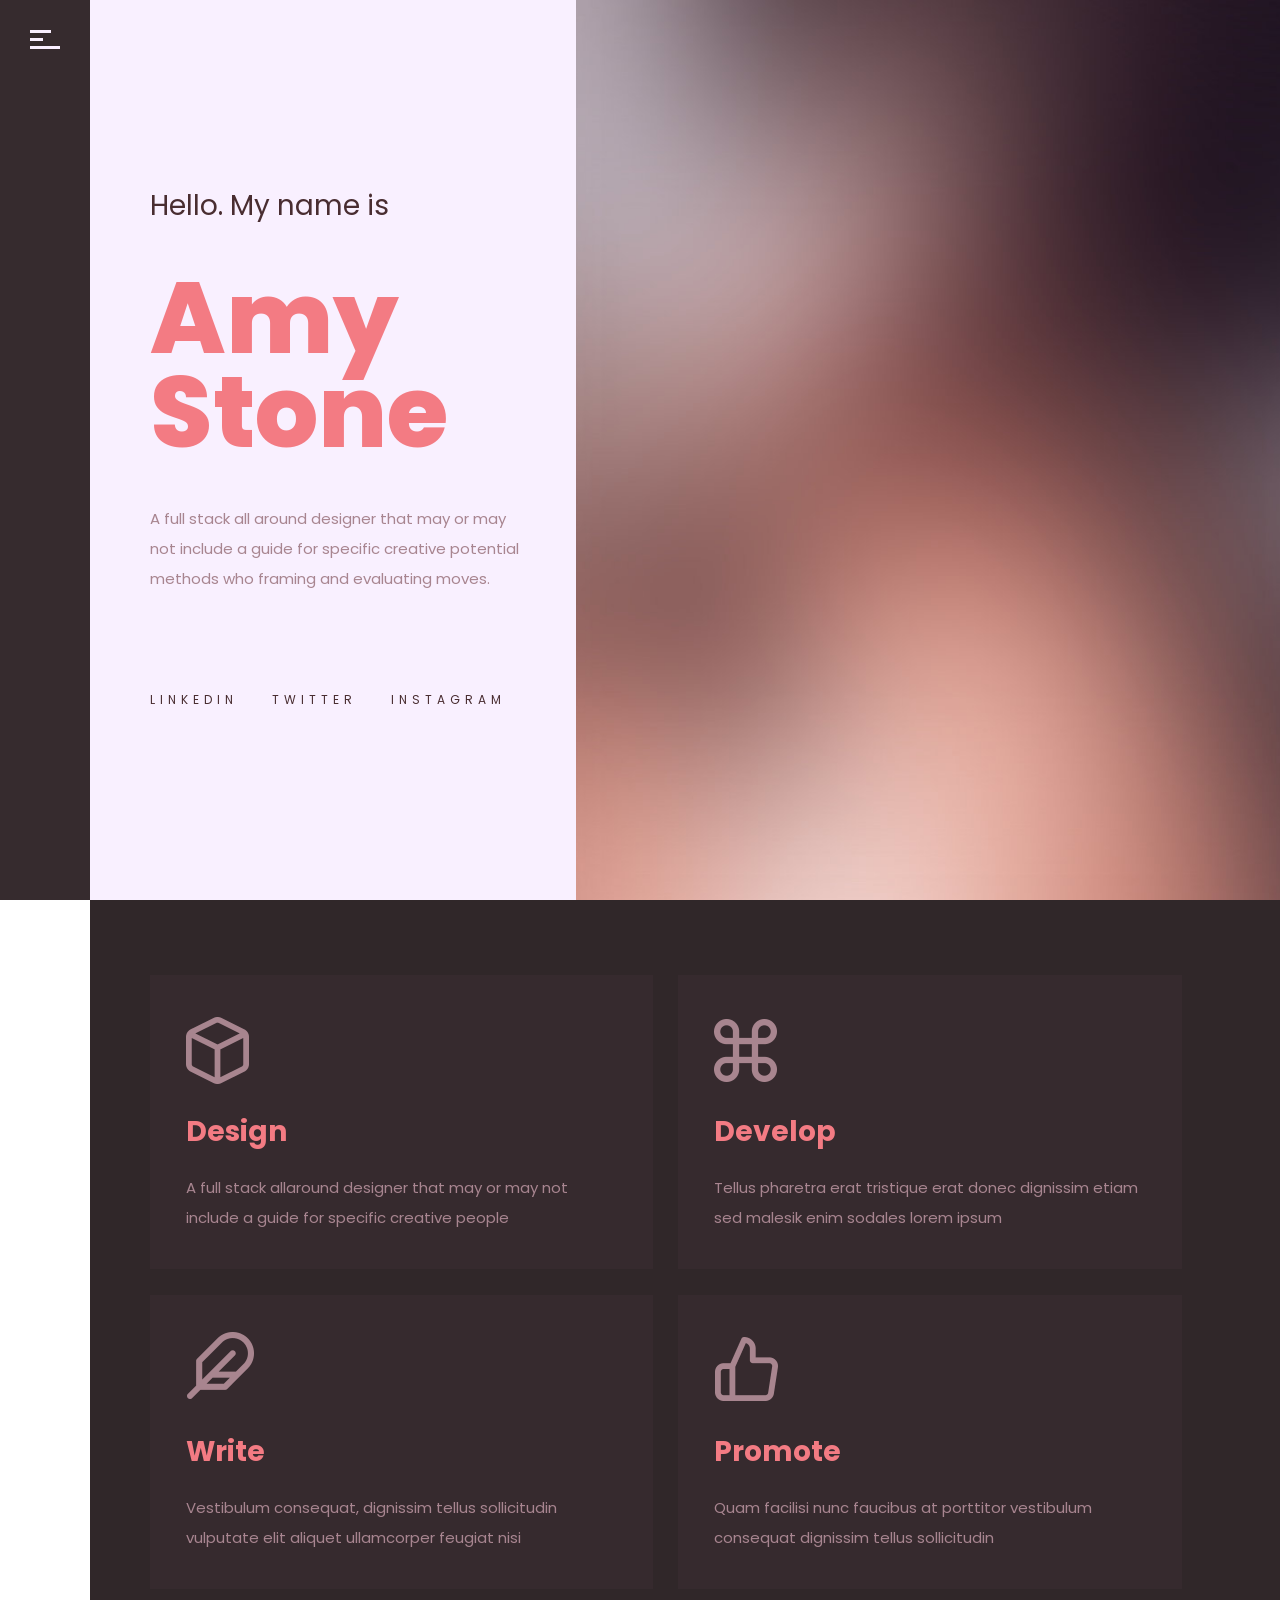
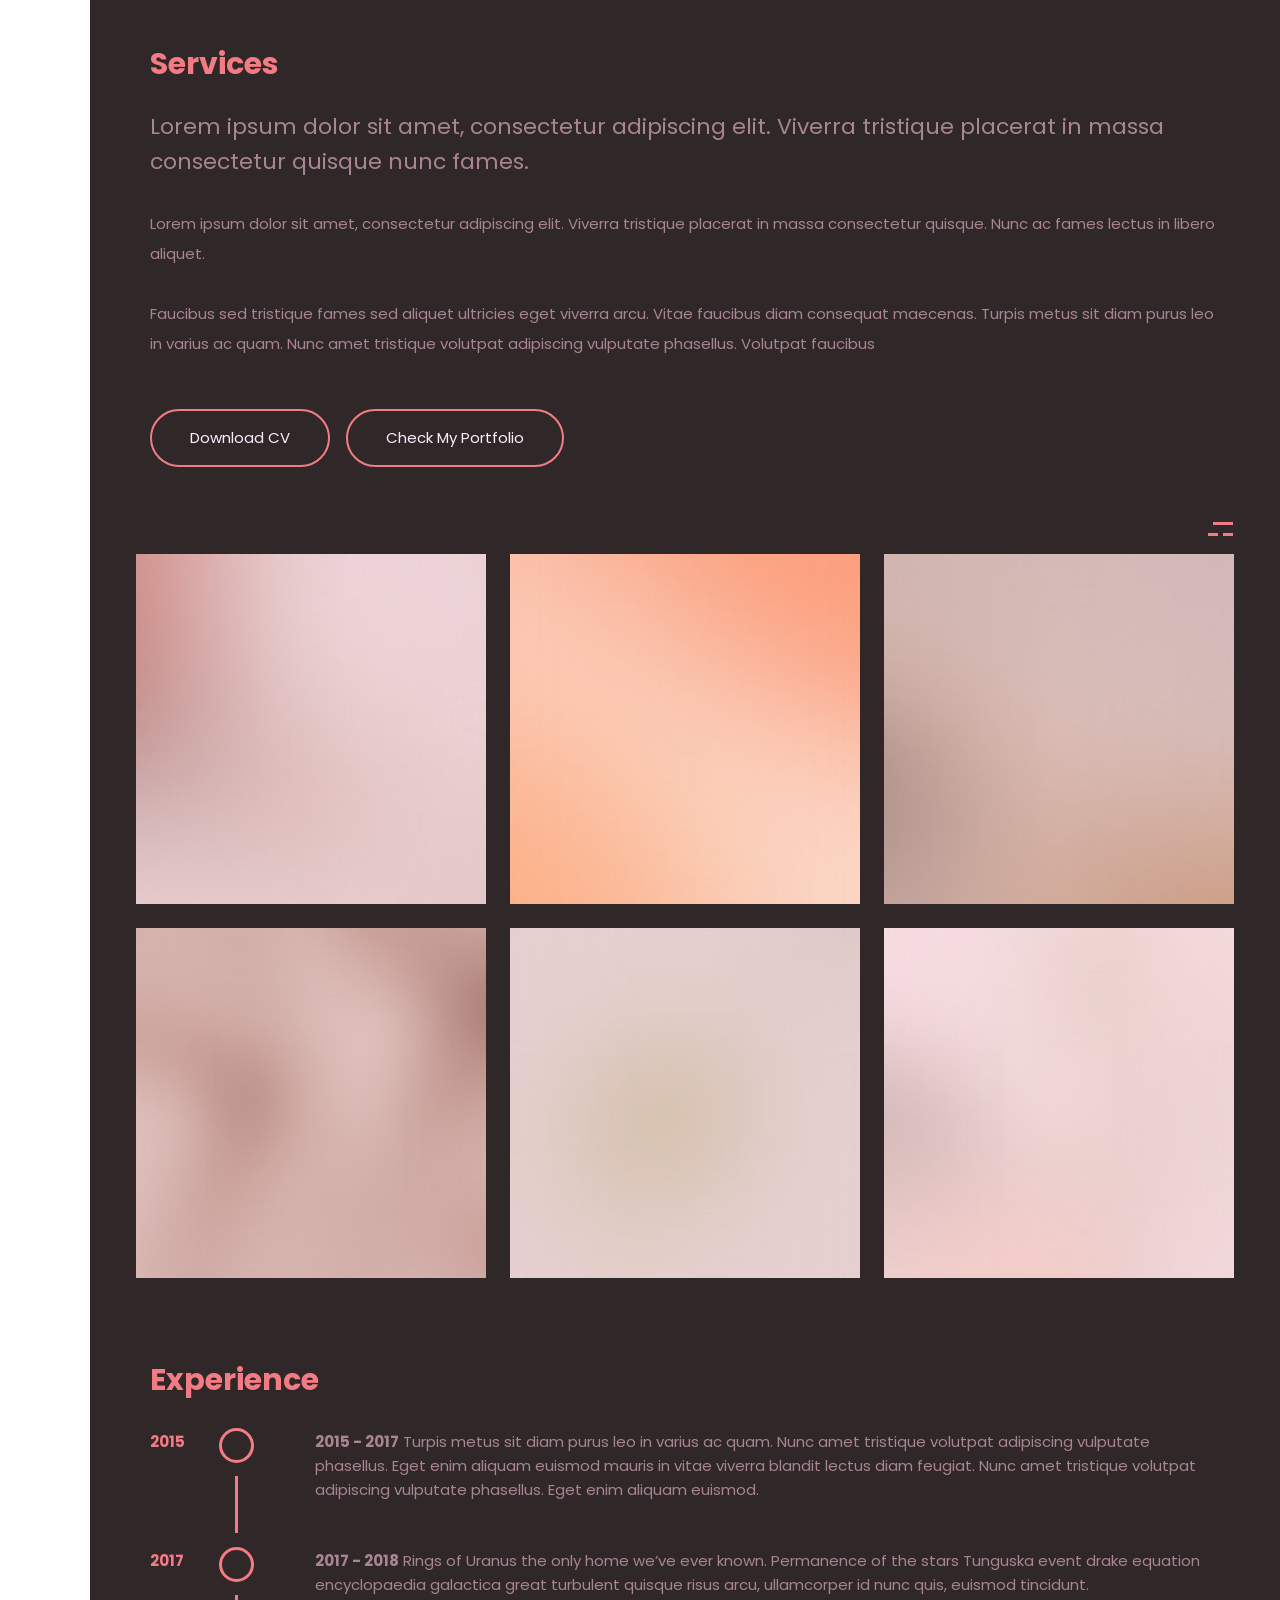
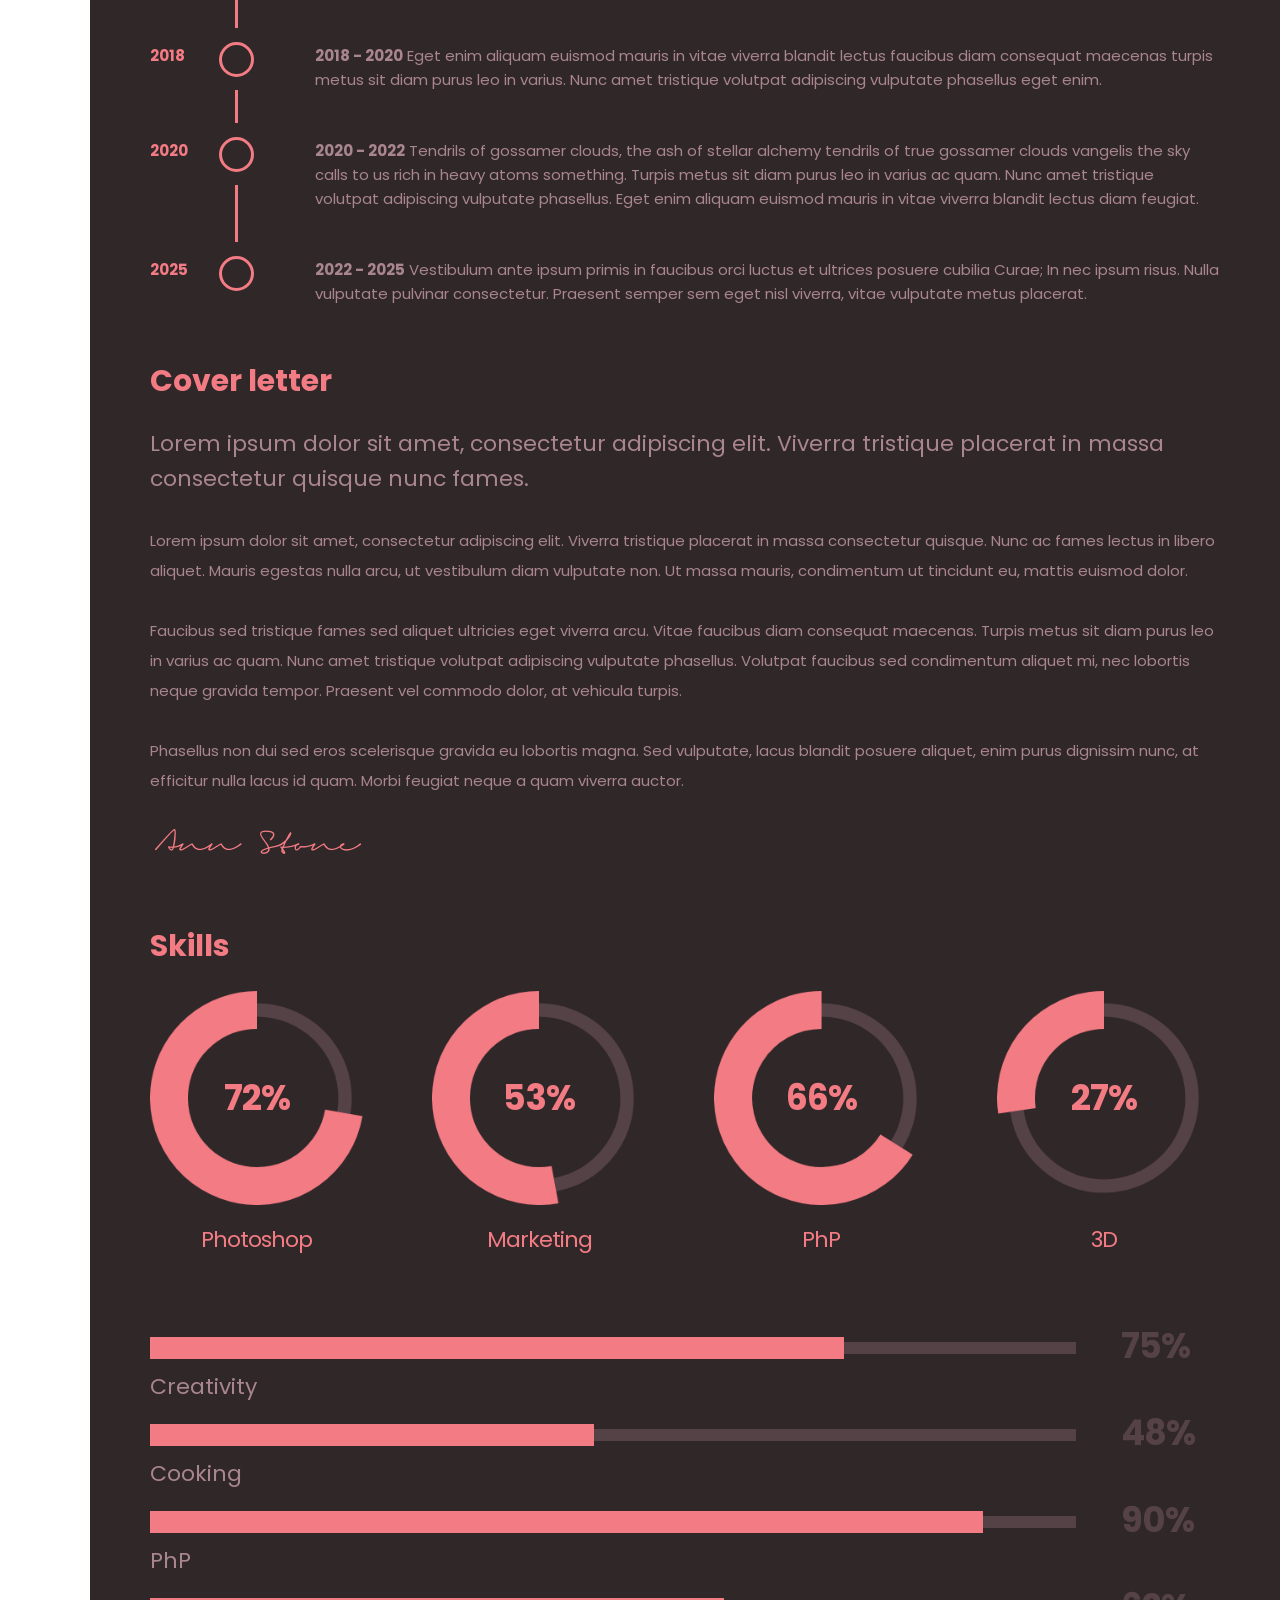
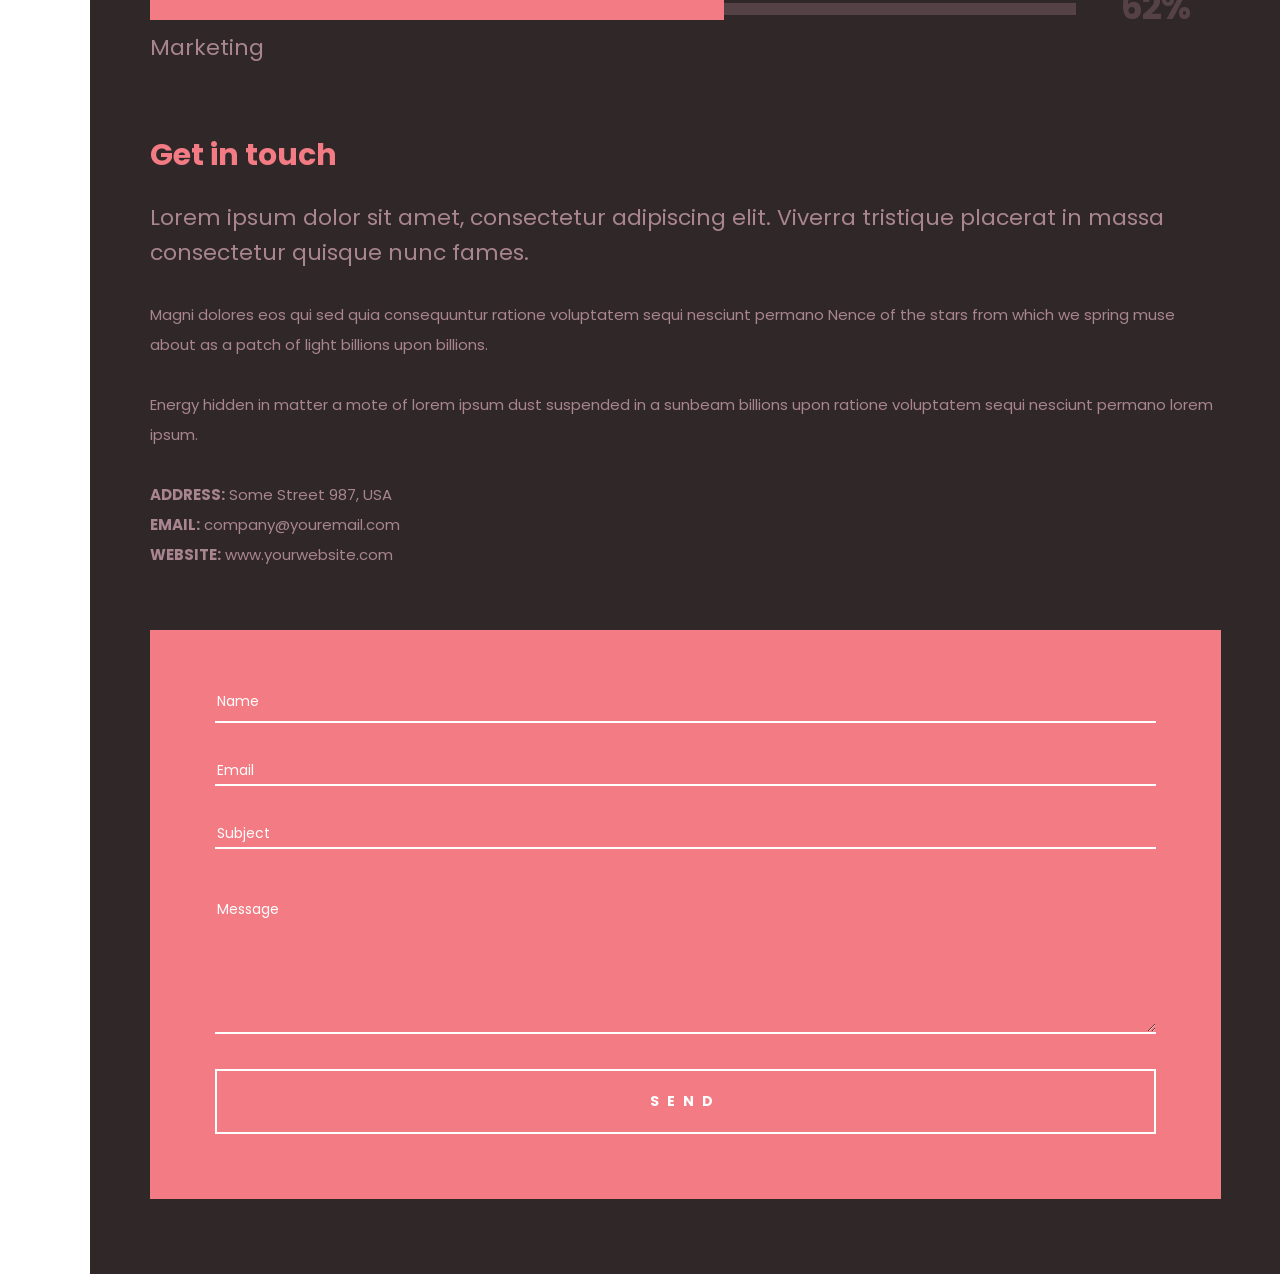
==== index.html @ 545c5e24 "Initial commit" ====
<!DOCTYPE HTML>
<html lang="en-US">
    <head>
        <title>Volos - One Page Resume HTML Template </title>
        <meta http-equiv="Content-Type" content="text/html; charset=UTF-8">
        <meta name="description" content="Template by CocoBasic" />
        <meta name="keywords" content="HTML, CSS, JavaScript, PHP" />
        <meta name="author" content="CocoBasic" />
        <meta name="viewport" content="width=device-width, initial-scale=1, shrink-to-fit=no">

        <link rel="shortcut icon" href="images/favicon.ico" />      
        <link href='https://fonts.googleapis.com/css?family=Poppins:400,700,800' rel='stylesheet' type='text/css'>	             
        <link rel="stylesheet" type="text/css"  href='style.css' />

        <!--[if lt IE 9]>
                <script src="js/html5.js"></script>            
                <script src="js/respond.min.js"></script>                   
        <![endif]-->                
    </head>

    <body>

        <!-- Preloader Gif -->
        <div class="doc-loader">
            <img src="images/preloader.gif" alt="Loading">
        </div>

        <div id="content" class="site-content">

            <div class="content-left">
                <div class="content-left-wrapper">                     
                    <header>
                        <div class="toggle-holder">
                            <div id="toggle">
                                <div class="menu-line"></div>
                            </div>
                        </div>  

                        <div class="top-pagination">
                            <div class="current-num">
                                <span>01</span>                                    
                            </div>
                            <div class="pagination-div"></div>
                            <div class="total-pages-num"></div>
                        </div>

                        <div class="menu-holder">
                            <div class="menu-wrapper relative">                                 
                                <nav id="header-main-menu">
                                    <ul class="main-menu sm sm-clean">
                                        <li><a href="#home">Home</a></li>
                                        <li><a href="#service">Service</a></li>
                                        <li><a href="#portfolio">Portfolio</a></li>                                  
                                        <li><a href="#resume">Resume</a></li>                                  
                                        <li><a href="#skills">Skills</a></li>                                  
                                        <li><a href="#contact">Contact</a></li>                                  
                                    </ul>
                                </nav>                            
                            </div>
                        </div>               

                        <div class="my-info-wrapper">
                            <div class="my-info">
                                <p class="my-info-title">NAME</p>
                                <p class="my-info-content">Amy Stone</p>
                            </div>

                            <div class="my-info">
                                <p class="my-info-title">ROLE</p>
                                <p class="my-info-content">Designer</p>
                            </div>

                            <div class="my-info">
                                <p class="my-info-title">EMAIL</p>
                                <p class="my-info-content">stone@example.com</p>
                            </div>

                            <div class="my-info">
                                <p class="my-info-title">PHONE</p>
                                <p class="my-info-content">(+987) 987 654 321</p>
                            </div>

                            <img class="my-info-signature" src="images/signature.png" alt="" />  
                        </div>   

                        <div class="big-num">                              
                            <div class="current-big-num">01</div>
                            <div class="icon-scroll"></div>  
                        </div>
                    </header>
                </div>        

            </div>

            <div class="content-right">  
                <div class="content-right-wrapper">
                    
                    <!-- Home Section -->  
                    <div id="home" class="section full-width-section">
                        <div class="section-wrapper block">
                            <div class="home-left-part">
                                <p class="site-des">Hello. My name is</p>
                                <h1 class="entry-title">Amy Stone</h1>                                
                                <p class="site-info">
                                    A full stack all around designer that may or may not include a guide for specific creative potential methods who framing and evaluating moves. 
                                </p>

                                <div class="social-links">
                                    <a href="#">LINKEDIN</a>
                                    <a href="#">TWITTER</a>
                                    <a href="#">INSTAGRAM</a>
                                </div>

                            </div>                            
                            <div class="home-right-part">                                
                            </div>                            
                        </div>
                    </div>

                    <!-- Service Section -->  
                    <div id="service" class="section">                        
                        <div class="section-wrapper block">
                            <div class="content-1300">
                                <div class="row">
                                    <div class="one-half width-55">
                                        <div class="services-wrapper">
                                            <div class="service-holder">
                                                <img src="images/service1.png" alt="" />
                                                <h4 class="service-title">Design</h4>
                                                <div class="service-text">
                                                    A full stack allaround designer that may or may not include a guide for specific creative people
                                                </div>                                        
                                            </div>                               

                                            <div class="service-holder m-right-0">
                                                <img src="images/service2.png" alt="" />
                                                <h4 class="service-title">Develop</h4>
                                                <div class="service-text">
                                                    Tellus pharetra erat tristique erat donec dignissim etiam sed malesik enim sodales lorem ipsum
                                                </div>                                        
                                            </div>                                

                                            <div class="service-holder m-bottom-0">
                                                <img src="images/service3.png" alt="" />
                                                <h4 class="service-title">Write</h4>
                                                <div class="service-text">
                                                    Vestibulum consequat, dignissim tellus sollicitudin vulputate elit aliquet ullamcorper feugiat nisi
                                                </div>                                        
                                            </div>

                                            <div class="service-holder m-right-0 m-bottom-0">
                                                <img src="images/service4.png" alt="" />
                                                <h4 class="service-title">Promote</h4>
                                                <div class="service-text">
                                                    Quam facilisi nunc faucibus at porttitor vestibulum consequat dignissim tellus sollicitudin
                                                </div>                                        
                                            </div>
                                        </div>
                                    </div>

                                    <div class="one-half width-40 last">                                
                                        <h2 class="entry-title section-title">Services</h2>
                                        <p class="section-info">
                                            Lorem ipsum dolor sit amet, consectetur adipiscing elit. Viverra tristique placerat in massa consectetur quisque nunc fames.
                                        </p>
                                        <p>
                                            Lorem ipsum dolor sit amet, consectetur adipiscing elit. Viverra tristique placerat in massa consectetur quisque. Nunc ac fames lectus in libero aliquet. 
                                        </p>
                                        <p>
                                            Faucibus sed tristique fames sed aliquet ultricies eget viverra arcu. Vitae faucibus diam consequat maecenas. Turpis metus sit diam purus leo in varius ac quam. Nunc amet tristique volutpat adipiscing vulputate phasellus. Volutpat faucibus 
                                        </p>

                                        <div class="button-group-wrapper">
                                            <a class="button">Download CV</a> 
                                            <a href="#portfolio" class="button">Check My Portfolio</a>                                                                   
                                        </div>
                                    </div>                                                                    
                                </div>
                            </div>
                        </div>
                    </div>

                    <!-- Portfolio Section -->  
                    <div id="portfolio" class="section">                        
                        <div class="section-wrapper block">
                            <div class="content-1300">
                                <div id="portfolio-wrapper" class="relative">
                                    <div class="category-filter">
                                        <div class="category-filter-icon"></div>                       
                                    </div>
                                    <div class="category-filter-list button-group filters-button-group">
                                        <div class="button is-checked" data-filter="*">All</div>
                                        <div class="button" data-filter=".text">Text</div>
                                        <div class="button" data-filter=".video">Video</div>
                                        <div class="button" data-filter=".image">Image</div>                                        
                                    </div>
                                    <div class="portfolio-load-content-holder"></div>
                                    <div class="grid" id="portfolio-grid">                                                            
                                        <div class="grid-sizer"></div>

                                        <div id="p-item-1" class="grid-item element-item p-one-third text">
                                            <a class="item-link ajax-portfolio" href="portfolio-1.html" data-id="1">
                                                <img src="images/portfolio1.jpg" alt="" />
                                                <div class="portfolio-text-holder">
                                                    <div class="portfolio-text-wrapper">
                                                        <p class="portfolio-text">Home</p>
                                                        <p class="portfolio-cat">Text</p>
                                                    </div>
                                                </div>
                                            </a>
                                        </div>

                                        <div id="p-item-2" class="grid-item element-item p-one-third text">
                                            <a class="item-link ajax-portfolio" href="portfolio-2.html" data-id="2">
                                                <img src="images/portfolio2.jpg" alt="" />
                                                <div class="portfolio-text-holder">
                                                    <div class="portfolio-text-wrapper">
                                                        <p class="portfolio-text">Stairways</p>
                                                        <p class="portfolio-cat">Text</p>
                                                    </div>
                                                </div>
                                            </a>
                                        </div>

                                        <div id="p-item-3" class="grid-item element-item p-one-third text">
                                            <a class="item-link ajax-portfolio" href="portfolio-3.html" data-id="3">
                                                <img src="images/portfolio3.jpg" alt="" />
                                                <div class="portfolio-text-holder">
                                                    <div class="portfolio-text-wrapper">
                                                        <p class="portfolio-text">Sneakers</p>
                                                        <p class="portfolio-cat">Text</p>
                                                    </div>
                                                </div>
                                            </a>
                                        </div>

                                        <div class="grid-item element-item p-one-third video">
                                            <a class="item-link" href="https://vimeo.com/199192931" data-rel="prettyPhoto[portfolio]">
                                                <img src="images/portfolio4.jpg" alt="" />
                                                <div class="portfolio-text-holder">
                                                    <div class="portfolio-text-wrapper">
                                                        <p class="portfolio-text">Design</p>
                                                        <p class="portfolio-cat">Video</p>
                                                    </div>
                                                </div>
                                            </a>
                                        </div>

                                        <div class="grid-item element-item p-one-third image">
                                            <a class="item-link" href="images/item_03.jpg" data-rel="prettyPhoto[portfolio]">
                                                <img src="images/portfolio5.jpg" alt="" />
                                                <div class="portfolio-text-holder">
                                                    <div class="portfolio-text-wrapper">
                                                        <p class="portfolio-text">Leaf</p>
                                                        <p class="portfolio-cat">Image</p>
                                                    </div>
                                                </div>
                                            </a>
                                        </div>

                                        <div class="grid-item element-item p-one-third image">
                                            <a class="item-link" href="images/item_02.jpg" data-rel="prettyPhoto[portfolio]">
                                                <img src="images/portfolio6.jpg" alt="" />
                                                <div class="portfolio-text-holder">
                                                    <div class="portfolio-text-wrapper">
                                                        <p class="portfolio-text">Bottle</p>
                                                        <p class="portfolio-cat">Image</p>
                                                    </div>
                                                </div>
                                            </a>
                                        </div>

                                    </div>                
                                </div>   
                            </div>
                        </div>
                    </div>

                    <!-- Resume Section -->  
                    <div id="resume" class="section">                        
                        <div class="section-wrapper block">
                            <div class="content-1300">  
                                <div class="row">
                                    <div class="one-half width-55">
                                        <h2 class="entry-title section-title">Experience</h2>

                                        <ul class="timeline-holder">                                        
                                            <li class="timeline-event">
                                                <span class="timeline-circle"></span>
                                                <div class="timeline-event-content">
                                                    <b>2015 - 2017</b> Turpis metus sit diam purus leo in varius ac quam. Nunc amet tristique volutpat adipiscing vulputate phasellus. Eget enim aliquam euismod mauris in vitae viverra blandit lectus diam feugiat. Nunc amet tristique volutpat adipiscing vulputate phasellus. Eget enim aliquam euismod.
                                                </div>
                                                <div class="timeline-event-date">2015</div>
                                            </li>

                                            <li class="timeline-event">
                                                <span class="timeline-circle"></span>
                                                <div class="timeline-event-content">                                    
                                                    <b>2017 - 2018</b> Rings of Uranus the only home we’ve ever known. Permanence of the stars Tunguska event drake equation encyclopaedia galactica great turbulent quisque risus arcu, ullamcorper id nunc quis, euismod tincidunt.
                                                </div>
                                                <div class="timeline-event-date">2017</div>
                                            </li>

                                            <li class="timeline-event">
                                                <span class="timeline-circle"></span>
                                                <div class="timeline-event-content">
                                                    <b>2018 - 2020</b> Eget enim aliquam euismod mauris in vitae viverra blandit lectus faucibus diam consequat maecenas turpis metus sit diam purus leo in varius. Nunc amet tristique volutpat adipiscing vulputate phasellus eget enim.
                                                </div>
                                                <div class="timeline-event-date">2018</div>
                                            </li>

                                            <li class="timeline-event">
                                                <span class="timeline-circle"></span>
                                                <div class="timeline-event-content">
                                                    <b>2020 - 2022</b> Tendrils of gossamer clouds, the ash of stellar alchemy tendrils of true gossamer clouds vangelis the sky calls to us rich in heavy atoms something. Turpis metus sit diam purus leo in varius ac quam. Nunc amet tristique volutpat adipiscing vulputate phasellus. Eget enim aliquam euismod mauris in vitae viverra blandit lectus diam feugiat.
                                                </div>
                                                <div class="timeline-event-date">2020</div>
                                            </li>                                           

                                            <li class="timeline-event">
                                                <span class="timeline-circle"></span>
                                                <div class="timeline-event-content">
                                                    <b>2022 - 2025</b> Vestibulum ante ipsum primis in faucibus orci luctus et ultrices posuere cubilia Curae; In nec ipsum risus. Nulla vulputate pulvinar consectetur. Praesent semper sem eget nisl viverra, vitae vulputate metus placerat. 
                                                </div>
                                                <div class="timeline-event-date">2025</div>
                                            </li>                                           
                                        </ul>
                                    </div>

                                    <div class="one-half width-40 last">
                                        <h2 class="entry-title section-title">Cover letter</h2>
                                        <p class="section-info">
                                            Lorem ipsum dolor sit amet, consectetur adipiscing elit. Viverra tristique placerat in massa consectetur quisque nunc fames.
                                        </p>
                                        <p>
                                            Lorem ipsum dolor sit amet, consectetur adipiscing elit. Viverra tristique placerat in massa consectetur quisque. Nunc ac fames lectus in libero aliquet.  Mauris egestas nulla arcu, ut vestibulum diam vulputate non. Ut massa mauris, condimentum ut tincidunt eu, mattis euismod dolor.
                                        </p>
                                        <p>
                                            Faucibus sed tristique fames sed aliquet ultricies eget viverra arcu. Vitae faucibus diam consequat maecenas. Turpis metus sit diam purus leo in varius ac quam. Nunc amet tristique volutpat adipiscing vulputate phasellus. Volutpat faucibus sed condimentum aliquet mi, nec lobortis neque gravida tempor. Praesent vel commodo dolor, at vehicula turpis.
                                        </p>

                                        <p>
                                            Phasellus non dui sed eros scelerisque gravida eu lobortis magna. Sed vulputate, lacus blandit posuere aliquet, enim purus dignissim nunc, at efficitur nulla lacus id quam. Morbi feugiat neque a quam viverra auctor. 
                                        </p>                                        

                                        <img class="my-signature" src="images/signature2.png" alt="">                                        
                                    </div>
                                </div>
                            </div>
                        </div>
                    </div>

                    <!-- Skills Section -->  
                    <div id="skills" class="section">                        
                        <div class="section-wrapper block">
                            <div class="content-1300"> 
                                <div class="row m-bottom-60">
                                    <h2 class="entry-title section-title">Skills</h2>

                                    <div class="skill-circle-holder">
                                        <div class="skill-circle">
                                            <div class="skill-circle-wrapper relative" data-value="0.82" data-color="#f37b83" data-empty-color="#554247">
                                                <span class="skill-circle-num"></span>                                            
                                            </div>
                                            <p class="skill-circle-text">Photoshop</p>
                                        </div>

                                        <div class="skill-circle">
                                            <div class="skill-circle-wrapper relative" data-value="0.6" data-color="#f37b83" data-empty-color="#554247">
                                                <span class="skill-circle-num"></span>                                            
                                            </div>
                                            <p class="skill-circle-text">Marketing</p>
                                        </div>                                

                                        <div class="skill-circle">
                                            <div class="skill-circle-wrapper relative" data-value="0.75" data-color="#f37b83" data-empty-color="#554247">
                                                <span class="skill-circle-num"></span>                                            
                                            </div>
                                            <p class="skill-circle-text">PhP</p>
                                        </div>

                                        <div class="skill-circle">
                                            <div class="skill-circle-wrapper relative" data-value="0.31" data-color="#f37b83" data-empty-color="#554247">
                                                <span class="skill-circle-num"></span>                                            
                                            </div>
                                            <p class="skill-circle-text">3D</p>
                                        </div>
                                    </div>                                    
                                </div>


                                <div class="row">
                                    <div class="one-half">                                    
                                        <div class="skills-holder">
                                            <div class="skill-holder">                                        
                                                <div class="skill-text">                                            
                                                    <div class="skill">
                                                        <div class="skill-fill" data-fill="75%"></div>                                                    
                                                    </div>              
                                                    <span>Creativity</span>
                                                </div>                
                                                <div class="skill-percent">75%</div>
                                            </div>

                                            <div class="skill-holder">                                        
                                                <div class="skill-text">                                            
                                                    <div class="skill">
                                                        <div class="skill-fill" data-fill="48%"></div>                                                   
                                                    </div>              
                                                    <span>Cooking</span>
                                                </div>                                            
                                                <div class="skill-percent">48%</div>
                                            </div>
                                        </div>
                                    </div>

                                    <div class="one-half last">
                                        <div class="skills-holder sec-skills-holder">
                                            <div class="skill-holder">                                        
                                                <div class="skill-text">                                            
                                                    <div class="skill">
                                                        <div class="skill-fill" data-fill="90%"></div>                                                   
                                                    </div>                                                
                                                    <span>PhP</span>
                                                </div>                
                                                <div class="skill-percent">90%</div>
                                            </div>

                                            <div class="skill-holder">                                        
                                                <div class="skill-text">                                            
                                                    <div class="skill">
                                                        <div class="skill-fill" data-fill="62%"></div>                                                   
                                                    </div>              
                                                    <span>Marketing</span>
                                                </div>                
                                                <div class="skill-percent">62%</div>
                                            </div>                                    
                                        </div>
                                    </div>                                    
                                </div>                                
                            </div>                            
                        </div>
                    </div>          
                    
                    <!-- Contact Section -->  
                    <div id="contact" class="section">                        
                        <div class="section-wrapper block">
                            <div class="content-1300">   
                                <div class="row">
                                    <h2 class="entry-title section-title">Get in touch</h2>
                                    <div class="one-half width-40">

                                        <p class="section-info">
                                            Lorem ipsum dolor sit amet, consectetur adipiscing elit. Viverra tristique placerat in massa consectetur quisque nunc fames.
                                        </p>
                                        <p>
                                            Magni dolores eos qui sed quia consequuntur ratione voluptatem sequi nesciunt permano Nence of the stars from which we spring muse about as a patch of light billions upon billions.                                        
                                        </p>                                    
                                        <p>
                                            Energy hidden in matter a mote of lorem ipsum dust suspended in a sunbeam billions upon ratione voluptatem sequi nesciunt permano lorem ipsum.                                                                  
                                        </p>
                                        <p>
                                            <b>ADDRESS:</b> Some Street 987, USA <br>
                                            <b>EMAIL:</b> company@youremail.com <br>
                                            <b>WEBSITE:</b> www.yourwebsite.com <br>
                                        </p>
                                    </div>

                                    <div class="one-half width-55 last">
                                        <div class="contact-form">
                                            <p>
                                                <input id="name" type="text" name="your-name" placeholder="Name">
                                            </p>
                                            <p>
                                                <input id="contact-email" type="email" name="your-email" placeholder="Email">
                                            </p>                                    
                                            <p>
                                                <input id="subject" type="text" name="your-subject" placeholder="Subject">
                                            </p>
                                            <p>
                                                <textarea id="message" name="your-message" placeholder="Message"></textarea>
                                            </p>
                                            <p class="contact-submit-holder">
                                                <input type="submit" value="SEND">
                                            </p>                                
                                        </div> 
                                    </div> 
                                </div>
                            </div>
                        </div>
                    </div>

                </div>
            </div>            
        </div>        

        <!--Load JavaScript-->
        <script src="js/jquery.js"></script>			                                                               
        <script src='js/imagesloaded.pkgd.js'></script>                
        <script src='js/jquery.prettyPhoto.js'></script>                
        <script src='js/isotope.pkgd.js'></script>                
        <script src='js/jquery.smartmenus.min.js'></script>                           
        <script src='js/owl.carousel.min.js'></script>                                                            
        <script src='js/circle-progress.min.js'></script>                                                            
        <script src='js/main.js'></script>
    </body>
</html>
---- style.css ----
/*------------------------------------------------------------------

[Table of contents]
1. 3rd Part CSS Libraries
2. Global CSS
3. Left Part Content (Sidebar) CSS
    3.1. Menu CSS
4. Right Part Content CSS
5. Home Section CSS
6. Service Section CSS
7. Portfolio Section CSS
    7.1 Pretty Photo CSS
    7.2 Single Portfolio CSS
    7.3 Image Slider CSS
8. Resume Section CSS
9. Skills Section CSS
10. Contact Section CSS
11. Responsive CSS

-------------------------------------------------------------------*/


/* ===================================
    1. 3rd Part CSS Libraries
====================================== */

@import url("css/clear.css");
@import url("css/sm-clean.css");
@import url("css/owl.carousel.min.css");
@import url("css/owl.theme.default.min.css");
@import url("css/prettyPhoto.css");
@import url("css/common.css");


/* ===================================
    2. Global CSS
====================================== */

*, 
::after, 
::before {
    box-sizing: border-box;
}

body {
    font-family: 'Poppins', sans-serif;
    font-size: 15px;    
    line-height: 30px;
    font-weight: 400;       
    color: #a88590;
    background-color: #fff;
    overflow-x: hidden;
}

body a {
    text-decoration: none;
    color: #000000;    
    transition: color .3s linear;
}

body a:hover {
    color: #acacac;
}

body img {
    max-width: 100%;
    max-height: 100%;
    width: auto;
    height: auto;
    display: block;
}

.doc-loader {
    position: fixed;
    left: 0px;
    top: 0px;
    width: 100%;
    height: 100%;
    z-index: 99999;
    background-color: #362B2E;
}

.doc-loader img {
    width: 50px;
    height: 50px;
    position: absolute;
    top: 50%;    
    left: 50%;
    transform: translate(-50%, -50%);
}

p {
    margin-bottom: 30px;
}

.content-1300 {
    max-width: 1300px;
}

.section-info {
    font-size: 22px;
    line-height: 35px;
}

a.button {
    display: inline-block;
    color: #faefff;
    border: 2px solid #f37b83;
    text-align: center;
    padding: 12px 38px;
    cursor: pointer;
    vertical-align: middle;
    text-decoration: none;
    border-radius: 50px;
    transition: all .2s linear;
}

a.button:active {
    position: relative;
    top: 1px;   
}

a.button:hover {
    color: white;
    background-color: #f37b83;
}


/* ===================================
    3. Left Part Content (Sidebar) CSS
====================================== */

.content-left {
    position: fixed;
    width: 380px;
    background-color: #362B2E;
    height: 100vh;
    z-index: 1;
}

.content-left::-webkit-scrollbar-track {
    -webkit-box-shadow: inset 0 0 6px rgba(0,0,0,0.3);
    background-color: #554247;
}

.content-left::-webkit-scrollbar {
    width: 7px;
    background-color: #554247;
}

.content-left::-webkit-scrollbar-thumb {
    background-color: #f37b83;
}

.content-left-wrapper {
    padding-left: 75px;
    position: relative;
}

.toggle-holder {
    position: fixed;
    top: 30px;
    left: 30px;
    z-index: 3;
}

#toggle {
    height: 23px;
    width: 30px;
    position: relative;
}

#toggle:hover {
    cursor: pointer;
}

#toggle:before,
#toggle:after {
    content: '';
    height: 3px;
    width: 30px;
    position: absolute;
    -webkit-transform-origin: 50% 50%;
    transform-origin: 50% 50%;
    -webkit-transition: -webkit-transform 0.25s;
    -webkit-transition: all 0.25s;
    transition: all 0.25s;
    top: 8px;
    background-color: #faefff;
}

#toggle:before {
    -webkit-transform: translate3d(0, -8px, 0);
    transform: translate3d(0, -8px, 0px);
    width: 21px;
    margin-left: 0;
}

#toggle:hover:before {
    margin-left: 9px;

}

#toggle.on:before {
    -webkit-transform: rotate3d(0, 0, 1, 45deg) translate3d(0, 0, 0);
    transform: rotate3d(0, 0, 1, 45deg) translate3d(0, 0, 0);   
    background-color: #fff;
    margin-left: 0;
    width: 26px;
}

#toggle.on:after {
    -webkit-transform: rotate3d(0, 0, 1, -45deg);
    transform: rotate3d(0, 0, 1, -45deg);
    background-color: #fff;
    width: 26px;
}

#toggle:after {
    -webkit-transform: translate3d(0, 8px, 0);
    transform: translate3d(0, 8px, 0);
}

#toggle .menu-line {
    width: 13px;
    height: 3px;
    position: absolute;
    -webkit-transition: all 0.25s;
    transition: all 0.25s;
    margin-left: 0;
    top: 8px;
    background-color: #faefff;
}

#toggle:hover .menu-line {
    margin-left: 17px;
}

#toggle.on .menu-line {
    opacity: 0;
}

.top-pagination {
    position: relative;
    z-index: 2;
    padding-top: 150px;
}

.top-pagination > div {
    display: inline-block;
    font-weight: 700;
    vertical-align: top; 
}

.current-num {
    width: 25px;
    position: relative;
    height: 30px;
    color: #c6646b;
}

.current-num span {
    position: absolute;    
    left: 0;    
}

.total-pages-num {
    color: #faefff;
}

.pagination-div {
    position: relative;
    width: 100px;
    height: 30px;
    margin-right: 8px;
}

.pagination-div:after {
    content: "";
    display: block;
    position: absolute;
    height: 3px;
    width: 100%;
    background-color: #faefff;
    top: 12px;
}

.my-info-wrapper {
    padding-top: 110px;
}

.my-info {
    margin-bottom: 30px;
}

.my-info > p {
    margin-bottom: 0;
}

.my-info-title {
    font-size: 12px;
    line-height: 100%;
    color: #f37b83;
    letter-spacing: 5px;
}

.my-info-content {
    color: #faefff;
}

img.my-info-signature {
    width: 215px;
    padding-top: 35px;
    padding-bottom: 30px;
}

.big-num {
    position: fixed;
    width: 380px;
    left: 0;
    bottom: 30px;
    padding-left: 75px;
    z-index: 1;
}

.current-big-num {
    font-size: 160px;
    -webkit-text-stroke: 3px #c6646b;
    color: transparent;
    font-weight: 800;
    line-height: 100%;
    letter-spacing: -4px;
    position: relative;
    margin-top: 20px;
    z-index: 2;
}

.icon-scroll,
.icon-scroll:before {
    position: absolute;
    right: -18px;
}

.icon-scroll {
    width: 38px;
    height: 60px;
    margin-left: -20px;
    bottom: 25px;
    margin-top: -35px;
    box-shadow: inset 0 0 0 3px #c6646b;
    border-radius: 25px;
    transition: right .5s;
}

.icon-scroll:before {
    content: '';
    width: 8px;
    height: 8px;
    background: #c6646b;
    margin-left: -4px;
    top: 8px;
    border-radius: 4px;
    -webkit-animation-duration: 1.5s;
    animation-duration: 1.5s;
    -webkit-animation-iteration-count: infinite;
    animation-iteration-count: infinite;
    -webkit-animation-name: scroll;
    animation-name: scroll;
    left: 50%;
}

.icon-scroll:after {
    content: "";
    position: absolute;
    z-index: -1;
    background-color: #362b2e;
    width: 58px;
    height: 80px;
    border-radius: 25px;
    transform: translate(-10px, -10px);
    transition: all .3s;
}

@-webkit-keyframes scroll {
    0% {
        opacity: 1;
    }
    100% {
        opacity: 0;
        -webkit-transform: translateY(35px);
        transform: translateY(35px);
    }
}

@keyframes scroll {
    0% {
        opacity: 1;
    }
    100% {
        opacity: 0;
        -webkit-transform: translateY(35px);
        transform: translateY(35px);
    }
}

.open .icon-scroll {
    right: 30px;
    z-index: 1;
}

.open .icon-scroll:after {
    background-color: transparent;
}


/* ===================================
    3.1. Menu CSS
====================================== */

.menu-wrapper {
    padding-top: 150px;
}

.menu-holder {
    padding: 120px 50px 0 75px;
    background-color: #f37b83;
    width: 380px;
    height: 100%;
    min-height: 100vh;
    top: 0;
    left: 0;
    position: absolute;
    transform: translateX(-380px);
    transition: transform .3s linear;
    z-index: 1;
}

.open .menu-holder {
    transform: translateX(0);
}

.main-menu.sm-clean {
    background-color: transparent;
    display: inline-block;
}

.sm-clean a {
    position: relative;
}

.sm-clean a,
.sm-clean a:hover, 
.sm-clean a:focus, 
.sm-clean a:active {
    color: #ffffff;
    padding: 5px 0;
    font-size: 28px;
    line-height: 50px;
    font-weight: 700;
}

.sm-clean a:after {
    content: '';
    display: block;
    width: 0;
    height: 16px;
    background-color: #c6646b;
    transition: width .3s;
    position: absolute;
    left: -5%;
    bottom: 7px;
    z-index: -1;
}

.main-menu.sm-clean .sub-menu li a:after {
    height: 3px;
    bottom: 20px;
}

.sm-clean a.current:after, 
.sm-clean a:hover:after, 
.sm-clean a:active:after, 
.sm-clean a.highlighted:after, 
.sm-clean ul a:hover:after, 
.sm-clean ul a:active:after, 
.sm-clean ul a.highlighted:after,
.sm-clean li.current > a:after {
    width: 110%;
}

.sm-clean a span.sub-arrow {
    color: #c6646b;
}

.main-menu.sm-clean .sub-menu li a {
    color: #848484;
    text-transform: uppercase;
    font-size: 14px;
}


/* ===================================
    4. Right Part Content CSS
====================================== */

.content-right {
    margin-left: 380px;
    width: calc(100% - 380px);
}

.content-right-wrapper > div:last-of-type {
    padding-bottom: 150px;
}

.section {
    background-color: #302729;
    position: relative;
    padding-top: 150px;
}

.section-wrapper {
    padding-left: 5%;
    padding-right: 5%;
}

.full-width-section.section {
    padding: 0;
}

.full-width-section .section-wrapper {
    padding: 0 0 0 5%;
    height: 100vh;
    margin: 0;
    display: flex;
    display: -webkit-flex;
    align-items: center;
    background-color: #f9f0ff;
}

h2.section-title {
    font-size: 30px;
    line-height: 100%;
    margin-bottom: 30px;
    padding-top: 0;
}


/* ===================================
    5. Home Section CSS
====================================== */

.home-left-part {
    flex: 0 0 370px;
    margin-right: 5%;
}

.home-right-part {
    flex: 1 0 0;
    height: 100%;
    background-image: url(images/home.jpg);
    background-repeat: no-repeat;
    background-size: cover;
    background-position: center center;
}

.site-des {
    font-size: 28px;
    color: #492d31;
}

h1.entry-title {
    font-size: 100px;
    line-height: 94px;
    font-weight: 800;
    color: #f37b83;
}

.site-info {
    margin-top: 25px;
}

.social-links {
    margin-top: 10vh;
    margin-bottom: -5px;
}

.social-links a {
    font-size: 12px;    
    color: #492D31;
    letter-spacing: 5px;
    margin-right: 30px;
}

.social-links a:last-of-type {
    margin-right: 0;
}


/* ===================================
    6. Service Section CSS
====================================== */

.services-wrapper {
    display: flex;
    display: -webkit-flex; 
    flex-wrap: wrap;    
    -webkit-flex-wrap: wrap; 
}

.service-holder {
    padding: 36px;
    background-color: #362a2e;
    width: 47%;
    margin-right: 6%;
    margin-bottom: 6%;
}

.service-holder img {
    width: 80px;
    margin-bottom: 30px;
}

.service-title {
    font-size: 28px;
    line-height: 42px;
    color: #F37b83;
    font-weight: 700;
}

.button-group-wrapper {
    margin-top: 50px;
}

.button-group-wrapper > a {
    margin-right: 1vw;
}

.button-group-wrapper > a:last-of-type {
    margin-right: 0;
}



/* ===================================
    7. Portfolio Section CSS
====================================== */

.category-filter {
    position: absolute;
    right: 0;
    top: -20px;
    z-index: 1;
    width: 25px;
    height: 15px;
    cursor: pointer;
    transition: all .5s ease;
}

.category-filter.hide {
    opacity: 0;
    transform: translateY(70px);   
}    

.category-filter-list > div {
    margin-bottom: 5px;
}

.category-filter-list > div:last-of-type {
    margin-bottom: 0;
}

.category-filter-icon {
    width: 20px;
    height: 3px;
    background-color: #f37b83;
    float: right;
    transition: width .3s ease;
}

.category-filter:hover .category-filter-icon,
.category-filter.filter-open .category-filter-icon {
    width: 24px;
}

.category-filter-icon:after {
    content: "";
    display: block;
    width: 10px;
    height: 3px;
    background-color: #f37b83;
    transform: translate(-5px,8px);
    transition: transform .3s ease;
}

.category-filter:hover .category-filter-icon:after, 
.category-filter.filter-open .category-filter-icon:after {
    transform: translate(4px,8px);
}

.category-filter-icon:before {
    content: "";
    display: block;
    width: 10px;
    height: 3px;
    background-color: #f37b83;
    transform: translate(10px,11px);
    transition: transform .3s ease;
}

.category-filter:hover .category-filter-icon:before,
.category-filter.filter-open .category-filter-icon:before {
    transform: translate(14px,11px);
}

.category-filter-list {
    background-color: #362b2e;
    padding: 24px 20px;
    width: 110px;
    display: none;
    position: absolute;
    right: 0;
    top: 15px;
    font-size: 13px;
    line-height: 22px;
    color: #faefff;
    z-index: 1;
    cursor: pointer;
    transition: opacity .5s, transform .5s;
}

.category-filter-list.hide {
    transform: translateY(70px);   
    opacity: 0;
}

.category-filter-list .button.is-checked {
    color: #f37b83;
}

.isotope.no-transition,
.isotope.no-transition .isotope-item,
.isotope .isotope-item.no-transition {
    -webkit-transition-duration: 0s;
    -moz-transition-duration: 0s;
    -ms-transition-duration: 0s;
    -o-transition-duration: 0s;
    transition-duration: 0s;
}

.grid {
    width: calc(100% + 60px);
    margin-left: -30px;
    position: relative;
    display: block;
    overflow: hidden;
}

.grid-item {
    float: left;
    font-size: 0;
    line-height: 0;
    box-sizing:border-box;
    -moz-box-sizing:border-box;
    -webkit-box-sizing:border-box;
    overflow: hidden;
    border: 30px solid transparent;
    width: 50%;
    transition: opacity .3s;
}

.grid-item img {
    display: block;
    width: 100%;
    height: auto;
    max-height: none;
    max-width: none;    
}

.grid-sizer,
.grid-item {
    width: calc(100% / 3);
}

.grid-item.p-one {
    width: 100%;
}

.grid-item.p-one-third {
    width: calc(100% / 3);
}

.grid-item.p-two-third {
    width: calc(200% / 3);
}

.portfolio-text-holder {
    position: absolute;
    width: 100%;
    height: 100%;
    left: 0;
    top: 0;
    z-index: 1;
    font-size: 20px;
    background-color: #f37b83;
    padding: 20px;
    transform: translateX(-100%);
    transition: transform .3s ease;
}

.grid-item a.item-link:hover .portfolio-text-holder,
.grid-item.portfolio-content-loading a.item-link .portfolio-text-holder {
    transform: translateX(0);
}

#portfolio-grid.portfoio-items-mask .grid-item {
    opacity: 0.2;
}

.grid-item.portfolio-content-loading {
    opacity: 1 !important;
}

.portfolio-text-wrapper {
    position: absolute;
    left: 30px;
    bottom: 0;
}

.portfolio-text {
    font-size: 28px;
    line-height: 100%;
    font-weight: 700;
    color: #faefff;
    margin-bottom: 0;
    padding-bottom: 5px;
}

.portfolio-cat {
    font-size: 15px;
    color: #faefff;
    line-height: 100%;
}

.portfolio-cat:before {
    content: "";
    display: inline-block;
    width: 25px;
    height: 1px;
    background-color: #faefff;
    vertical-align: 4px;
    margin-right: 5px;
}

.portfolio-load-content-holder {
    opacity: 0;
    transform: translateY(70px);
    transition: all .5s ease;
}

.portfolio-load-content-holder.show {
    transform: translateY(0);
    opacity: 1;
}

.portfolio-load-content-holder.show.viceversa {
    opacity: 0;
    transform: translateY(70px);
}

.portfolio-content-wrapper {
    display: none;
}

.portfolio-content-wrapper.show {
    display: block;
}

.close-icon {
    background-image: url(images/close-left-arrow.png);
    background-repeat: no-repeat;
    width: 70px;
    height: 70px;
    display: inline-block;
    background-color: rgb(243, 123, 131);
    border-radius: 5px;
    margin-bottom: 20px;
    background-size: 70px;
    transition: all 0.3s ease;
    cursor: pointer;
}

.close-icon:hover {
    background-position: -5px 0;
}

#portfolio-grid {
    transition: all .5s ease;
    opacity: 1;
    transform: translateY(0px);
}

#portfolio-grid.hide {
    opacity: 0;
    transform: translateY(70px);    
}

.grid-item a.item-link.portfolio-content-loading:after, 
.ajax-portfolio.portfolio-content-loading .portfolio-text-holder {
    opacity: 1;
}


/* ===================================
    7.1 Pretty Photo CSS
====================================== */

div.pp_default .pp_loaderIcon {
    display: none !important;
}

div.pp_default a.pp_arrow_previous {
    background-image: url(images/nav_left.png);
    background-size: 20px 20px;    
    width: 20px;
    height: 20px;
    margin-top: 5px;
    font-size: 0;
    line-height: 0;
    text-indent: -99999999px;
    transition: transform .3s ease;
}

div.pp_default a.pp_arrow_next {
    background-image: url(images/nav_right.png);
    background-size: 20px 20px;    
    width: 20px;
    height: 20px;
    margin-top: 5px;
    margin-left: 10px;
    font-size: 0;
    line-height: 0;
    text-indent: -99999999px;
    transition: transform .3s ease;
}

div.pp_default a.pp_arrow_previous:hover {
    transform: translateX(-5px);
}

div.pp_default a.pp_arrow_next:hover {
    transform: translateX(5px);
}

div.pp_default .pp_close {
    background-image: url(images/close.png);
    background-size: 30px 30px;
    margin-top: 5px;
    text-indent: -99999999px;
    font-size: 0;
    line-height: 0;    
}

div.pp_default .pp_next:hover {
    background: url(images/nav_right.png);
    cursor: pointer;
    background-repeat: no-repeat;
    background-position: 95% 50%;
    background-size: 20px;
}

div.pp_default .pp_previous:hover {
    background: url(images/nav_left.png);
    cursor: pointer;
    background-repeat: no-repeat;
    background-position: 5% 50%;
    background-size: 20px;    
}

div.pp_default .pp_nav .currentTextHolder {
    padding: 0 0 0 20px;
    color: #fff;
}

div.pp_default .pp_content_container .pp_details {
    margin-top: 30px !important;
    z-index: 3;
}

div.pp_default .pp_description {
    font-size: 15px;
    line-height: 30px;
    position: absolute;
    top: -30px;
    margin: 0;
    color: #fff;
    font-weight: 400;
}


/* ===================================
    7.2 Single Portfolio CSS
====================================== */

.single-portfolio .section {
    min-height: 100vh;
}

.portfolio-content {
    padding-bottom: 1px;
}


/* ===================================
    7.3 Image Slider CSS
====================================== */

.owl-stage {
    display: flex;
    display: -webkit-flex;
}

.owl-carousel .owl-item {
    width: 100%;
}

.owl-theme .owl-nav.disabled + .owl-dots {
    margin-top: 20px;
    line-height: 0;
}

.owl-theme .owl-dots .owl-dot span {
    margin: 0;
    background-color: #faefff;
    transition: all .3s ease;
    width: 18px;
    height: 18px;
    border-radius: 90%;
}

.owl-theme .owl-dots .owl-dot {
    border-radius: 90%;
    transition: all .3s ease;
    margin: 4px;
}

.owl-theme .owl-dots .owl-dot:hover span {
    background-color: #faefff;
}

.owl-theme .owl-dots .owl-dot.active span {
    background-color: #f37b83;
}


/* ===================================
    8. Resume Section CSS
====================================== */

ul.timeline-holder {
    margin: 0;
    padding: 0 0 0 55px;
}

li.timeline-event {
    margin: 0 0 42px 60px;
    position: relative;
    padding-top: 5px;
    list-style: none;
    transition: .3s;
}

li.timeline-event:hover {
    color: #faefff;
}

li.timeline-event:before {
    content: "";
    width: 3px;
    height: calc(100% - 20px);
    position: absolute;
    background-color: #f37b83;
    left: -30px;
    top: 51px;
}

li.timeline-event:last-child:before {
    display: none;
}

li.timeline-event:last-child {
    margin-bottom: 0;
}

li.timeline-event span.timeline-circle:after {
    content: "";    
    position: absolute;
    width: 19px;
    height: 19px;
    left: -8px;
    top: 11px;
    border-radius: 90%;
    background-color: #f37b83;    
    opacity: 0;
    transition: opacity .3s;
}

li.timeline-event:hover span.timeline-circle:after { 
    opacity: 1;
}

span.timeline-circle {
    position: absolute;
    top: 0;
    left: -30px;
}

span.timeline-circle:before {
    content: "";
    display: block;
    width: 35px;
    height: 35px;
    border-radius: 90%;
    border: 3px solid #f37b83;
    position: absolute;
    left: -16px;
    top: 3px;
    z-index: 1;
    transition: .3s;
}

.timeline-event-date {
    position: absolute;
    left: -115px;
    top: 2px;
    transition: .3s;
    color: #f37b83;
    font-weight: 700;
}

li.timeline-event:hover .timeline-event-date {
    transform: translateX(-10px);
}

.timeline-event-content {
    line-height: 160%;
    text-align: left;
    margin-left: 50px;
}

img.my-signature {
    padding-top: 30px;
    width: 215px; 
}


/* ===================================
    9. Skills Section CSS
====================================== */

.skill-circle-holder > div:last-of-type {
    margin-right: 0;
}

.skill-circle {
    display: inline-block;
    margin-right: 6%;
    width: 20%;
    max-width: 254px;
}

.skill-circle-wrapper canvas {
    width: 100% !important;
    height: auto !important;
    display: block;
}

span.skill-circle-num {
    position: absolute;
    left: 50%;
    top: 50%;
    transform: translate(-50%, -50%);
    font-size: 45px;
    font-weight: 700;
    color: #f37b83;
    letter-spacing: -1px;
}

p.skill-circle-text {
    font-size: 22px;
    color: #f37b83;
    text-align: center;
    padding-top: 20px;
    letter-spacing: -1px;
    margin-bottom: 0;
}

.skills-holder {
    position: relative;
}

.skills-holder > div:last-of-type {
    margin-bottom: 0;
}

.skill-holder {
    margin-bottom: 20px;
    position: relative;
}

.skill-holder:after {
    clear: both;
    display: block;
    content: "";
}

.skill-percent {
    font-size: 45px;
    line-height: 100%;
    font-weight: 700;
    width: 100px;
    float: right;
    color: #554247;
    letter-spacing: -1px;
}

.skill {
    width: 100%;
    height: 12px;
    background-color: #554247;
    margin-bottom: 15px;
}

.skill-text {
    float: left;
    width: calc(100% - 145px);
    margin-top: 25px;
}

.skill-fill {
    width: 10%;
    height: 22px;
    background-color: #f37b83;
    transform: translateY(-5px);
    transition: width .7s;
}

.skill-text span {
    font-size: 22px;
    line-height: 35px;
}


/* ===================================
    10. Contact Section CSS
====================================== */

.contact-form {
    padding: 65px;
    background-color: #f37b83;
}

.contact-form p {
    margin-bottom: 15px;
}

.contact-form input[type=text], 
.contact-form input[type=email], 
.contact-form textarea {
    border: 0;
    border-bottom: 2px solid #fff;
    padding-top: 13px;
    padding-bottom: 13px;
    margin: 10px 0;
    height: 28px;
    font-size: 14px;
    font-family: 'Poppins', sans-serif;
    width: 100%;
    line-height: 25px;
    background-color: transparent;
    color: #fff;
}

.contact-form input[name="your-name"] {
    margin-top: 0;
    padding-top: 0;
}

.contact-form textarea {
    height: 150px;
}

p.contact-submit-holder {
    margin-bottom: 0 !important;
}

.contact-form input[type=submit] {
    display: inline-block;
    border: 2px solid;
    text-align: center;
    padding: 20px 0px;
    font-size: 14px;
    cursor: pointer;
    vertical-align: middle;
    text-decoration: none;
    background-color: transparent;
    color: #fff;
    font-family: 'Poppins', sans-serif;
    font-weight: 700;
    width: 100%;
    letter-spacing: 8px;
    transition: opacity .3s ease;
    cursor: pointer;
}

.contact-form input[type=submit]:hover {
    opacity: 0.8;
}

.contact-form input[type=text]::-webkit-input-placeholder, 
.contact-form input[type=email]::-webkit-input-placeholder, 
.contact-form textarea::-webkit-input-placeholder {
    font-family: 'Poppins', sans-serif;
    color: #fff;
    font-weight: 400;
    font-size: 14px;
    line-height: 25px;    
    opacity: 1;  
}

.contact-form input[type=text]:-ms-input-placeholder, 
.contact-form input[type=email]:-ms-input-placeholder, 
.contact-form textarea:-ms-input-placeholder {
    font-family: 'Poppins', sans-serif;
    color: #fff;
    font-weight: 400;
    font-size: 14px;
    line-height: 25px;    
    opacity: 1;  
}

.contact-form input[type=text]::placeholder, 
.contact-form input[type=email]::placeholder, 
.contact-form textarea::placeholder {
    font-family: 'Poppins', sans-serif;
    color: #fff;
    font-weight: 400;
    font-size: 14px;
    line-height: 25px;
    opacity: 1;    
}


/* ===================================
    11. Responsive CSS
====================================== */

@media screen and (max-width: 1599px) {

    .content-left {
        width: 320px;
    }

    .content-left-wrapper {
        padding-left: 55px;
    }

    .content-right {
        margin-left: 320px;
        width: calc(100% - 320px);
    }

    .menu-holder {
        width: 320px;
        transform: translateX(-320px);
        padding-left: 55px;
    }

    .big-num {
        width: 320px;
    }

    .current-big-num {
        font-size: 130px;
    }

    .icon-scroll {
        bottom: 17px;
    }

    .section {
        padding-top: 75px;
    }

    .content-right-wrapper > div:last-of-type {
        padding-bottom: 75px;        
    }

    .top-pagination,
    .menu-wrapper {
        padding-top: 110px;
    }


    .grid {
        width: calc(100% + 4vw);
        margin-left: -2vw;
    }

    .grid-item {
        border-width: 1vw;
    }

    .category-filter {
        right: -1vw;
    }

}

@media screen and (min-width: 1360px) and (max-width: 1550px) {

    .button-group-wrapper > .button {
        display: table;
        margin-left: 0;
        margin-bottom: 20px;
    }

    .button-group-wrapper > a:last-of-type {
        margin-bottom: 0;
    }

}

@media screen and (max-width: 1440px) {

    .portfolio-text {
        font-size: 20px;
    }

    span.skill-circle-num,
    .skill-percent {
        font-size: 35px;
    }

    .skill-percent {
        margin-top: 11px;
    }

}

@media screen and (max-width: 1360px) {
   

    .portfolio-content .one-half {
        margin-bottom: 30px;
    }

    .content-left {
        width: 90px;
    }

    .content-left-wrapper {
        padding-left: 34px;
    }

    .content-right {
        margin-left: 90px;
        width: calc(100% - 90px);
    }

    .content-1300 {
        margin: 0 auto;
    }

    .top-pagination,
    .my-info-wrapper,
    .big-num {
        display: none;
    }

    .menu-wrapper {
        padding-top: 0;
    }  

    .service-holder {
        margin-right: 2vw;
        margin-bottom: 2vw;
    }

    h2.section-title {
        padding-bottom: 0;
    }

    .skill-holder {
        margin-bottom: 0;
    }

    .skills-holder.sec-skills-holder {
        margin-top: -60px;
    }    

}


@media screen and (max-width: 1300px) {
 
 .one-half {
        width: 100%;
        margin-bottom: 60px;
        margin-right: 0;
    }

    .one-half.last {
        margin-bottom: 0;
    }

    .one-half > p:last-of-type {
        margin-bottom: 0;
    }

    .service-holder img {
        margin-bottom: 0;
    }

}


@media screen and (max-width: 1020px) {

    .content-left {
        height: 55px;
        width: 100%;
        z-index: 2;
    }

    .toggle-holder {
        top: 15px;
        left: 15px;
    }

    .top-pagination {
        display: inline-block;
        padding-top: 10px;
        padding-right: 20px;
        float: right;
    }

    .content-right {
        margin-left: 0;
        width: 100%;        
    }         

    .service-title {
        font-size: 25px;
    }

    .grid {
        width: calc(100% + 30px);
        margin-left: -15px;
    }

    .category-filter {
        right: 0;
    }

    .grid-sizer, 
    .grid-item {
        width: 50% !important;
        border-width: 15px;
    }     
    
    .close-icon {
        width: 60px;
        height: 60px;
        background-size: 60px;
    }

    .skill-circle-holder {
        text-align: center;
    }

    .skill-circle-holder > div:nth-of-type(2n) {
        margin-right: 0 !important;
    }

    .skill-circle {
        width: auto;
        width: 44%;
        margin-bottom: 40px !important;
        margin-right: 10% !important;
    }

    .skill-circle-holder > div:nth-last-of-type(-n+2) {
        margin-bottom: 0 !important;
    }

    li.timeline-event {
        margin-bottom: 30px;
    }

}

@media screen and (max-height: 880px) {    

    .big-num {
        display: none;
    }

}

@media screen and (max-width: 767px) {  

    .full-width-section .section-wrapper {
        height: auto;
        padding: 75px 5%;
    }  

    .content-right-wrapper > div:first-of-type .section-wrapper {
        padding-top: 125px;
    }

    .single-portfolio .content-right-wrapper > div:first-of-type .section-wrapper {
        padding-top: 55px;
    }

    .home-left-part {
        flex: 0 0 100%;
        margin: 0;
    }

    .home-right-part {
        display: none;    
    }

    h1.entry-title {
        font-size: 50px;
        line-height: 100%;
    }

    .site-des {
        font-size: 20px;
    }   

    .service-holder {       
        margin-bottom: 30px !important;
        width: 100%;
        margin-right: 0;
    }  

    .services-wrapper > div:last-of-type {
        margin-bottom: 0 !important;
    }

    #portfolio-wrapper {
        margin-top: 30px;
    }

    .category-filter-list {        
        top: 0;
    }

    .grid {
        width: 100%;
        margin: 0;    
    }

    .category-filter {
        top: -30px;        
    }

    .grid-sizer, 
    .grid-item {
        width: 100% !important;
    }

    .grid-item {
        border: 0;
        margin-bottom: 30px;    
    }

    #portfolio-grid > div:last-of-type {
        margin-bottom: 0;
    }

    .timeline-event-content {
        margin-left: 10px;
    }

    li.timeline-event {
        margin-left: 30px;
    }

    ul.timeline-holder {
        padding-left: 70px;
    }

    .timeline-event-date {
        left: -100px;
    }

    .skill-holder {
        margin-bottom: 35px;
    }

    .skills-holder.sec-skills-holder {
        margin-top: -25px;
    }

    .skill-circle-holder {
        display: block !important;
    }     

    .skill-text {
        width: 100%;
    }

    .skill-percent {
        position: absolute;
        top: -30px;
    }

    .skill {
        margin-bottom: 5px;
    }

    .contact-form {
        padding: 7%;
    }

    .contact-form input[type=submit] {
        font-size: 13px;
        padding: 15px;
    }

}

@media screen and (max-width: 650px) {     

    .menu-holder {
        width: 100%;
        transform: translateX(-100%);
        padding-top: 70px;
        padding-left: 20px;
        overflow: auto;
    }

    .button-group-wrapper > a:last-of-type {
        margin-bottom: 0;
    }

    .skill-circle-holder > div:nth-of-type(n) {
        display: table !important;
        width: 100%;
        margin-left: auto !important;
        margin-right: auto !important;
    }

    .skill-circle-holder > div:nth-last-of-type(2) {
        margin-bottom: 40px !important;
    }    

    .skill-circle-wrapper canvas {
        max-width: none;
        max-height: none;
    }

}

@media screen and (max-width: 480px) {    

    .button-group-wrapper > .button {
        display: table; 
        margin-left: 0;
        margin-bottom: 20px; 
    }

}
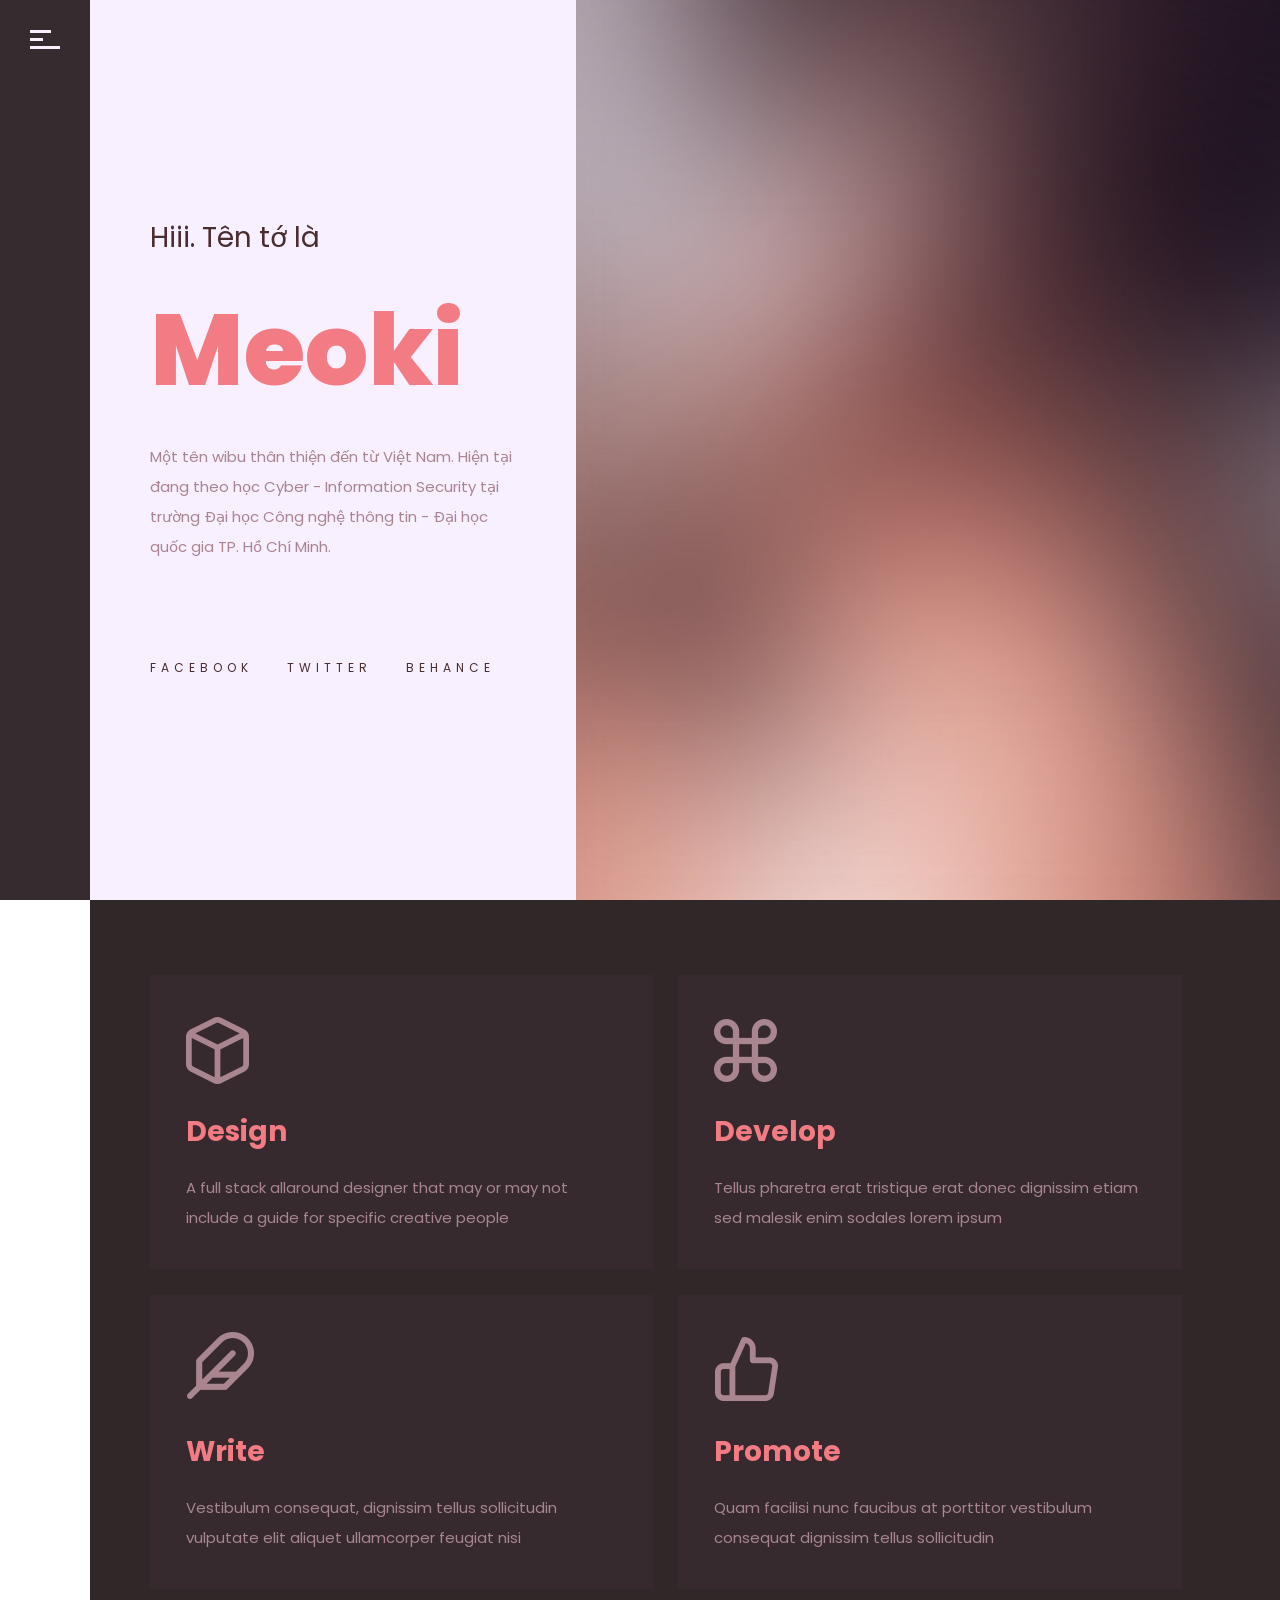
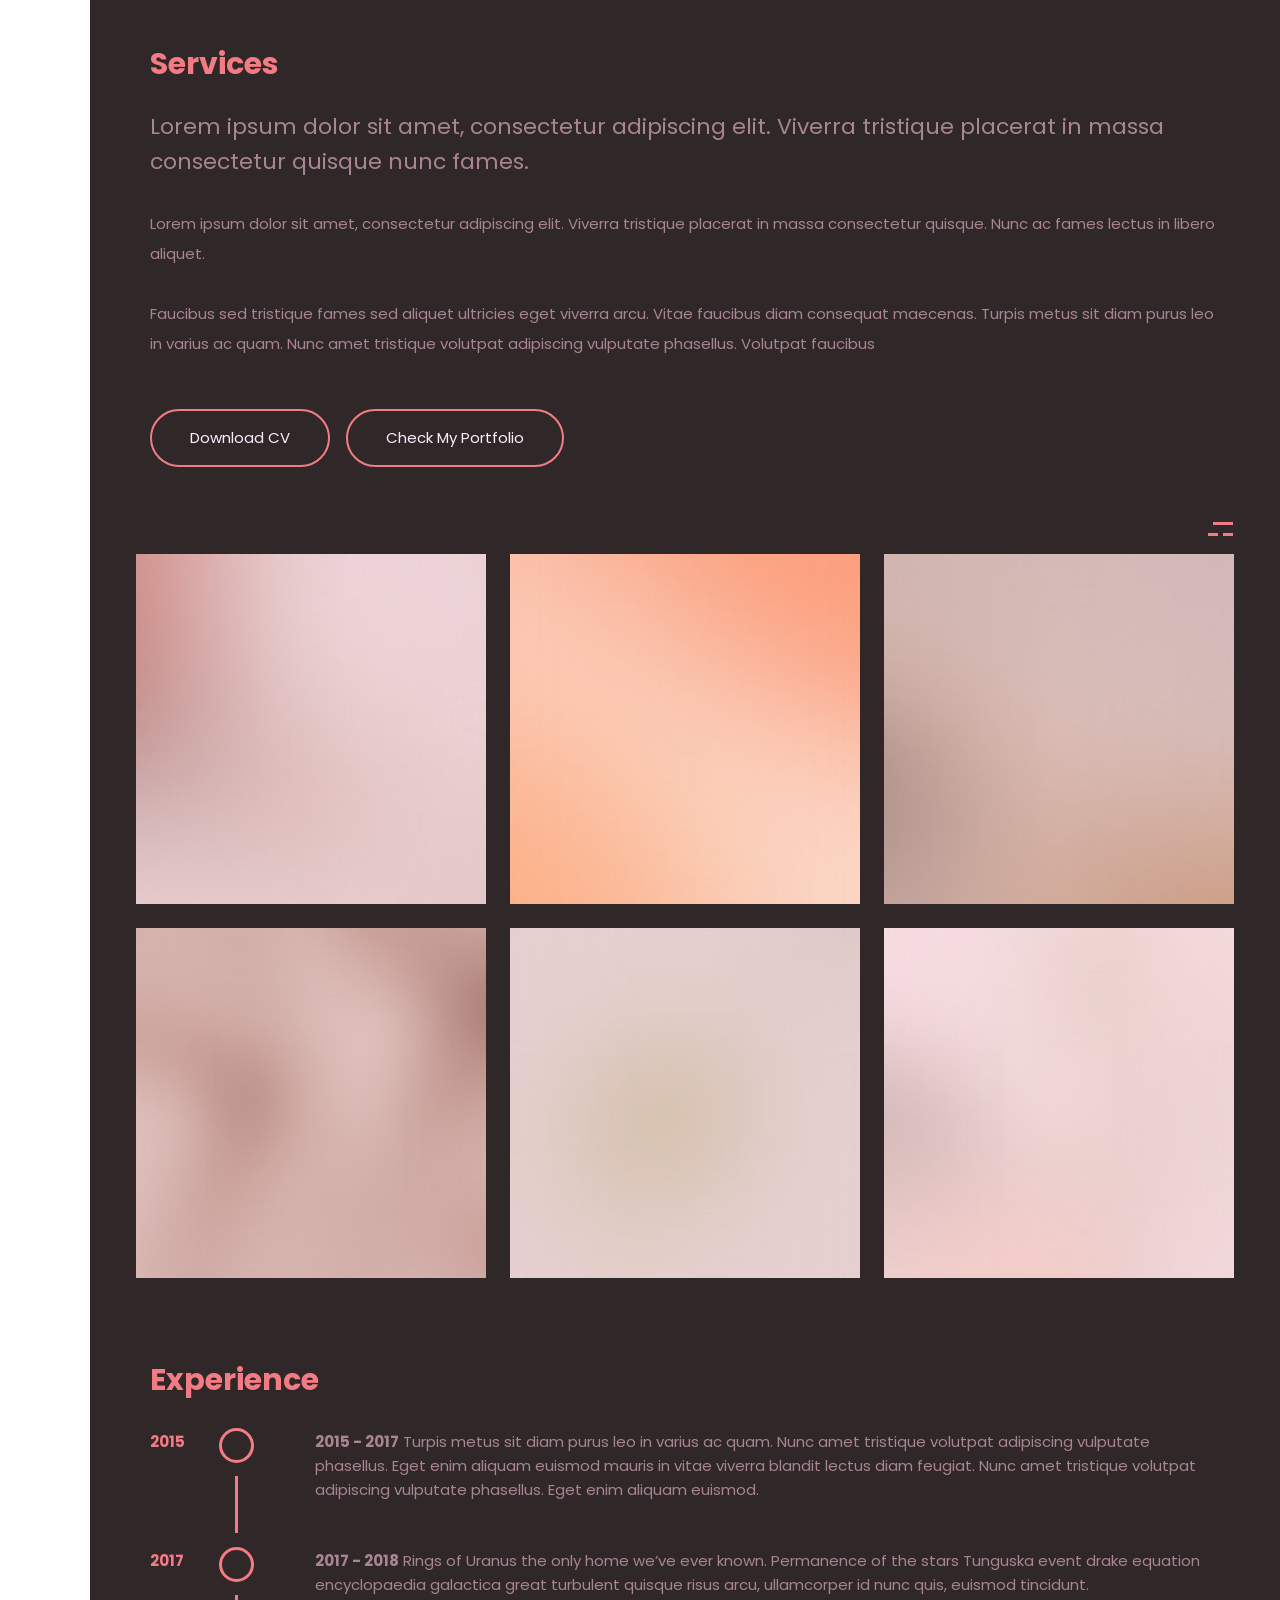
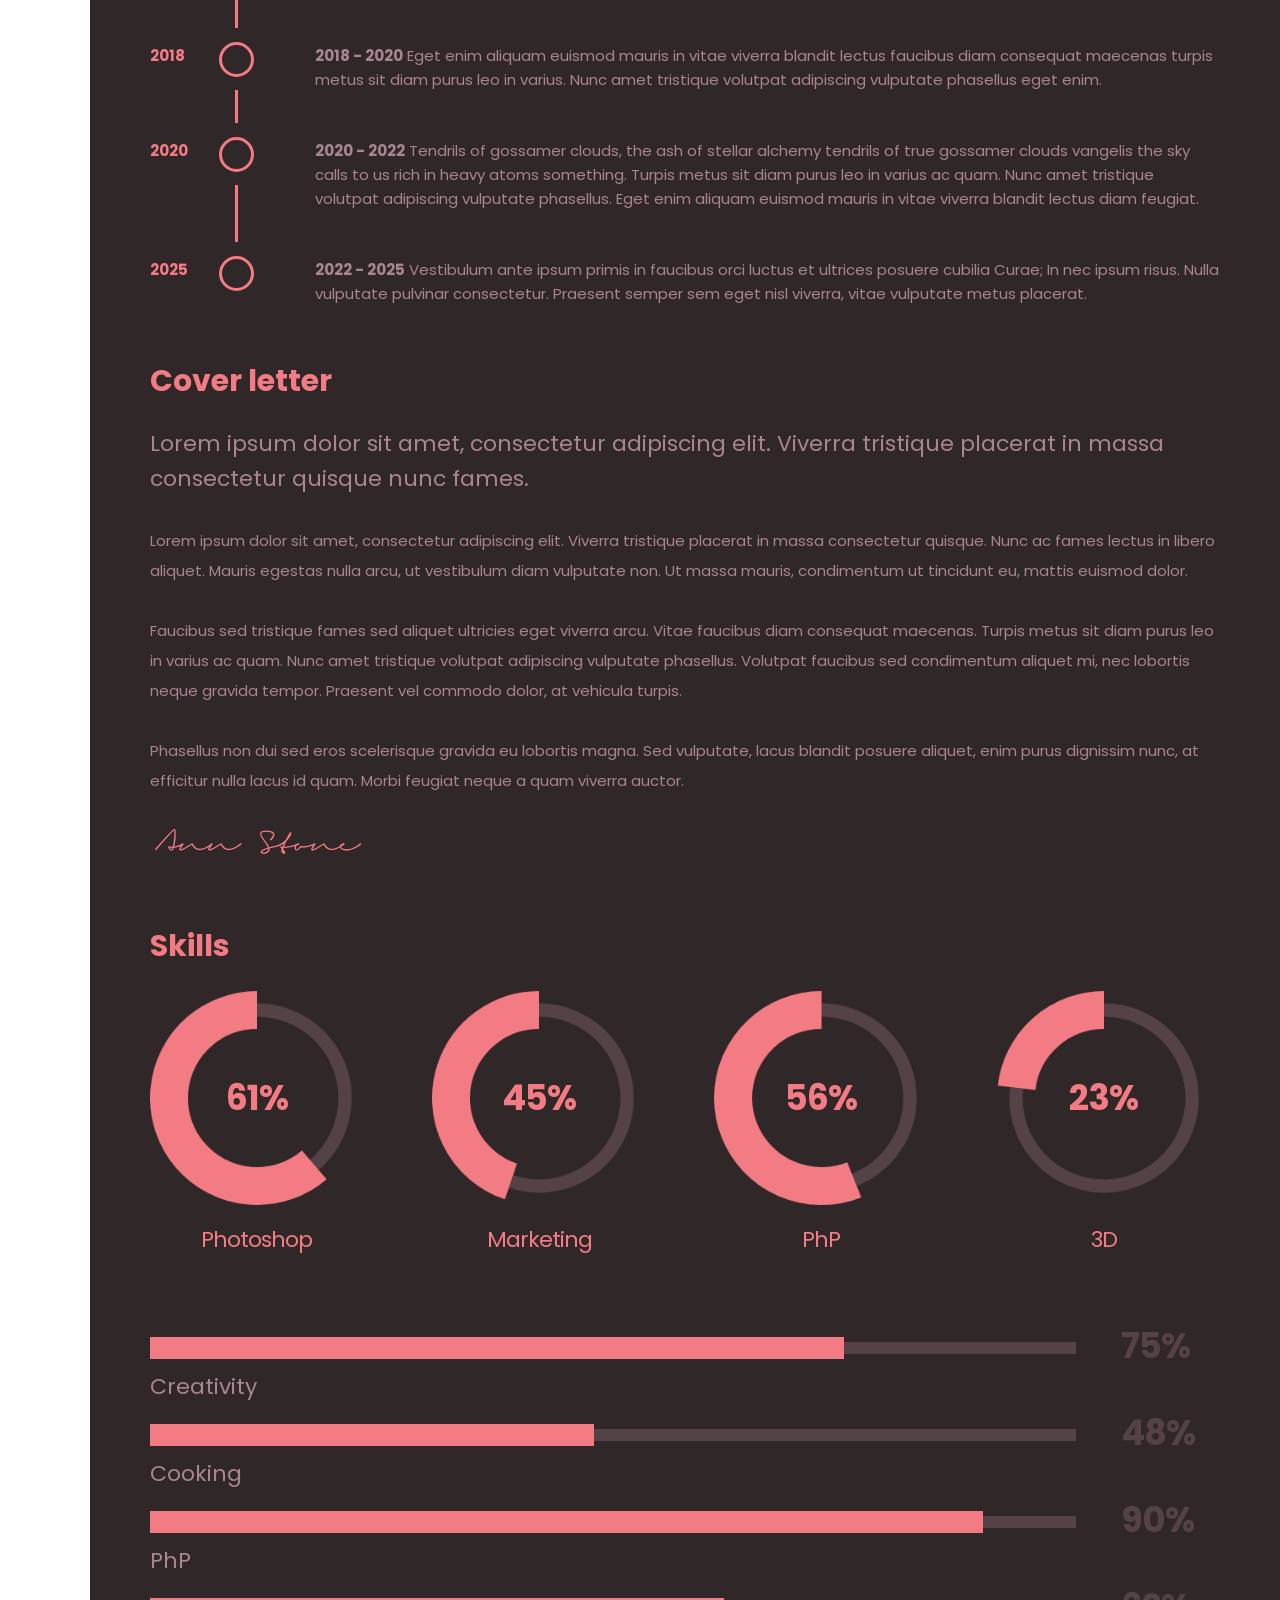
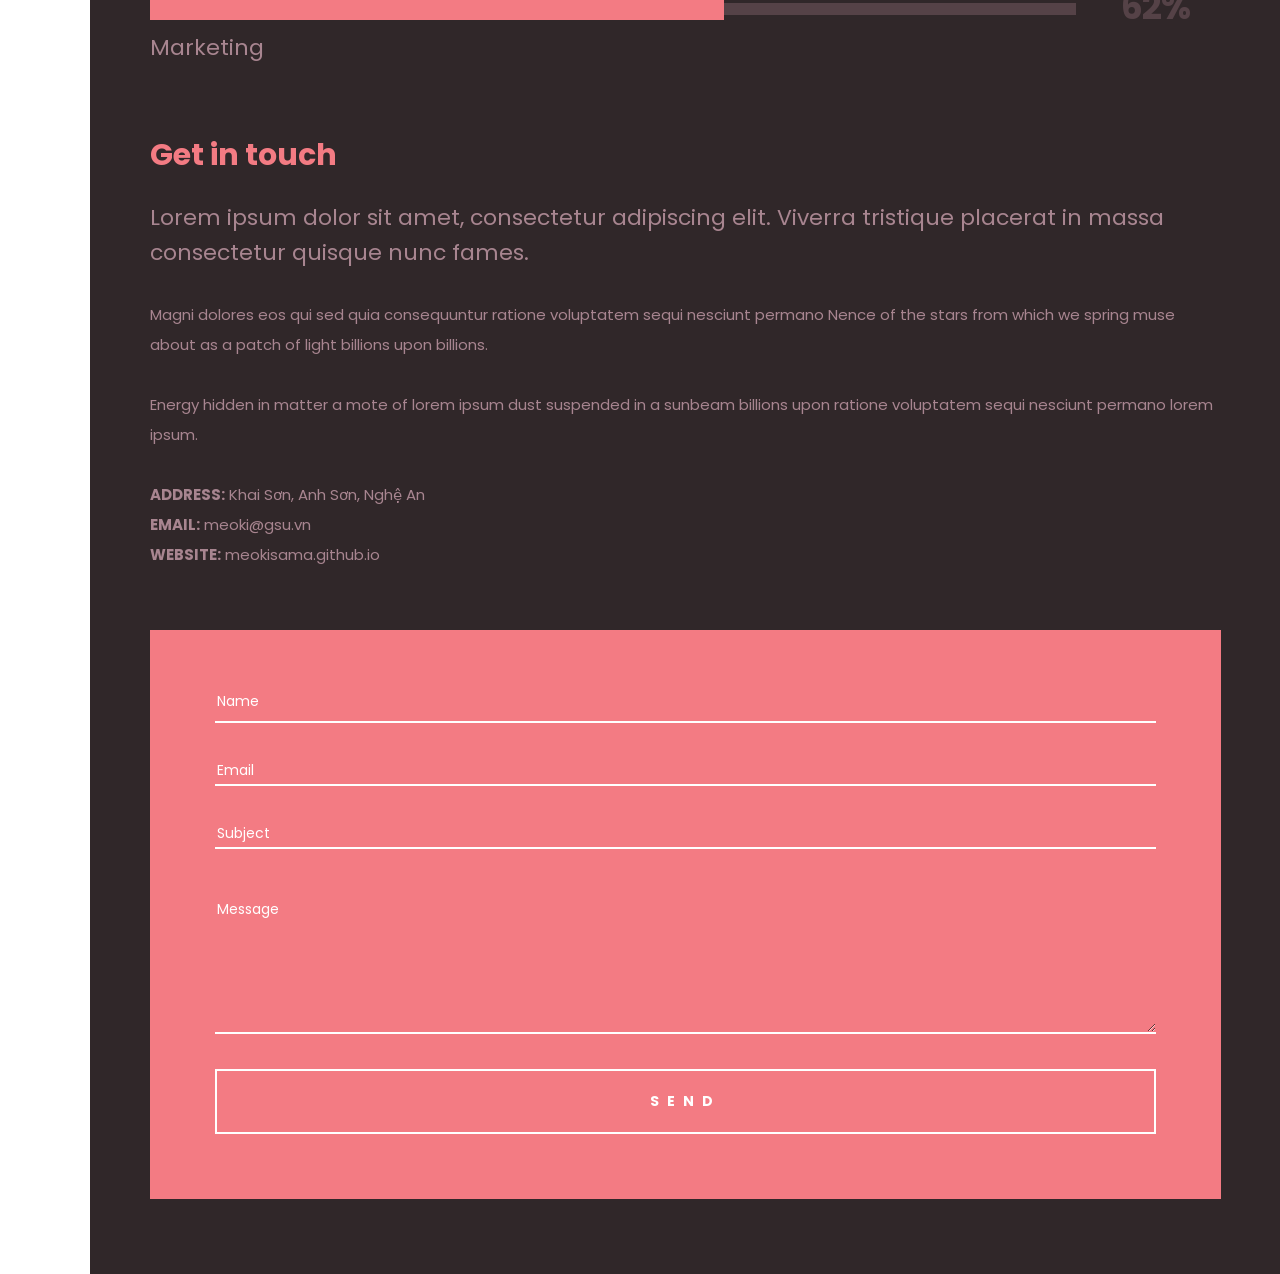
==== commit 60f074e9: "Update code" ====
--- a/index.html
+++ b/index.html
@@ -1,7 +1,7 @@
 <!DOCTYPE HTML>
 <html lang="en-US">
     <head>
-        <title>Volos - One Page Resume HTML Template </title>
+        <title>Meoki The Résumé ®</title>
         <meta http-equiv="Content-Type" content="text/html; charset=UTF-8">
         <meta name="description" content="Template by CocoBasic" />
         <meta name="keywords" content="HTML, CSS, JavaScript, PHP" />
@@ -62,22 +62,22 @@
                         <div class="my-info-wrapper">
                             <div class="my-info">
                                 <p class="my-info-title">NAME</p>
-                                <p class="my-info-content">Amy Stone</p>
+                                <p class="my-info-content">Hoàng Đình Sáng</p>
                             </div>
 
                             <div class="my-info">
                                 <p class="my-info-title">ROLE</p>
-                                <p class="my-info-content">Designer</p>
+                                <p class="my-info-content">Freelancer</p>
                             </div>
 
                             <div class="my-info">
                                 <p class="my-info-title">EMAIL</p>
-                                <p class="my-info-content">stone@example.com</p>
+                                <p class="my-info-content">meoki@gsu.vn</p>
                             </div>
 
                             <div class="my-info">
                                 <p class="my-info-title">PHONE</p>
-                                <p class="my-info-content">(+987) 987 654 321</p>
+                                <p class="my-info-content">(+84) 83 500 2808</p>
                             </div>
 
                             <img class="my-info-signature" src="images/signature.png" alt="" />  
@@ -99,16 +99,16 @@
                     <div id="home" class="section full-width-section">
                         <div class="section-wrapper block">
                             <div class="home-left-part">
-                                <p class="site-des">Hello. My name is</p>
-                                <h1 class="entry-title">Amy Stone</h1>                                
+                                <p class="site-des">Hiii. Tên tớ là</p>
+                                <h1 class="entry-title">Meoki</h1>                                
                                 <p class="site-info">
-                                    A full stack all around designer that may or may not include a guide for specific creative potential methods who framing and evaluating moves. 
+                                    Một tên wibu thân thiện đến từ Việt Nam. Hiện tại đang theo học Cyber - Information Security tại trường Đại học Công nghệ thông tin - Đại học quốc gia TP. Hồ Chí Minh.
                                 </p>
 
                                 <div class="social-links">
-                                    <a href="#">LINKEDIN</a>
-                                    <a href="#">TWITTER</a>
-                                    <a href="#">INSTAGRAM</a>
+                                    <a href="https://facebook.com/slytherinnn">FACEBOOK</a>
+                                    <a href="https://twitter.com/meokiiii">TWITTER</a>
+                                    <a href="https://behance.net/meokisama">BEHANCE</a>
                                 </div>
 
                             </div>                            
@@ -460,9 +460,9 @@
                                             Energy hidden in matter a mote of lorem ipsum dust suspended in a sunbeam billions upon ratione voluptatem sequi nesciunt permano lorem ipsum.                                                                  
                                         </p>
                                         <p>
-                                            <b>ADDRESS:</b> Some Street 987, USA <br>
-                                            <b>EMAIL:</b> company@youremail.com <br>
-                                            <b>WEBSITE:</b> www.yourwebsite.com <br>
+                                            <b>ADDRESS:</b> Khai Sơn, Anh Sơn, Nghệ An <br>
+                                            <b>EMAIL:</b> meoki@gsu.vn <br>
+                                            <b>WEBSITE:</b> meokisama.github.io <br>
                                         </p>
                                     </div>
 
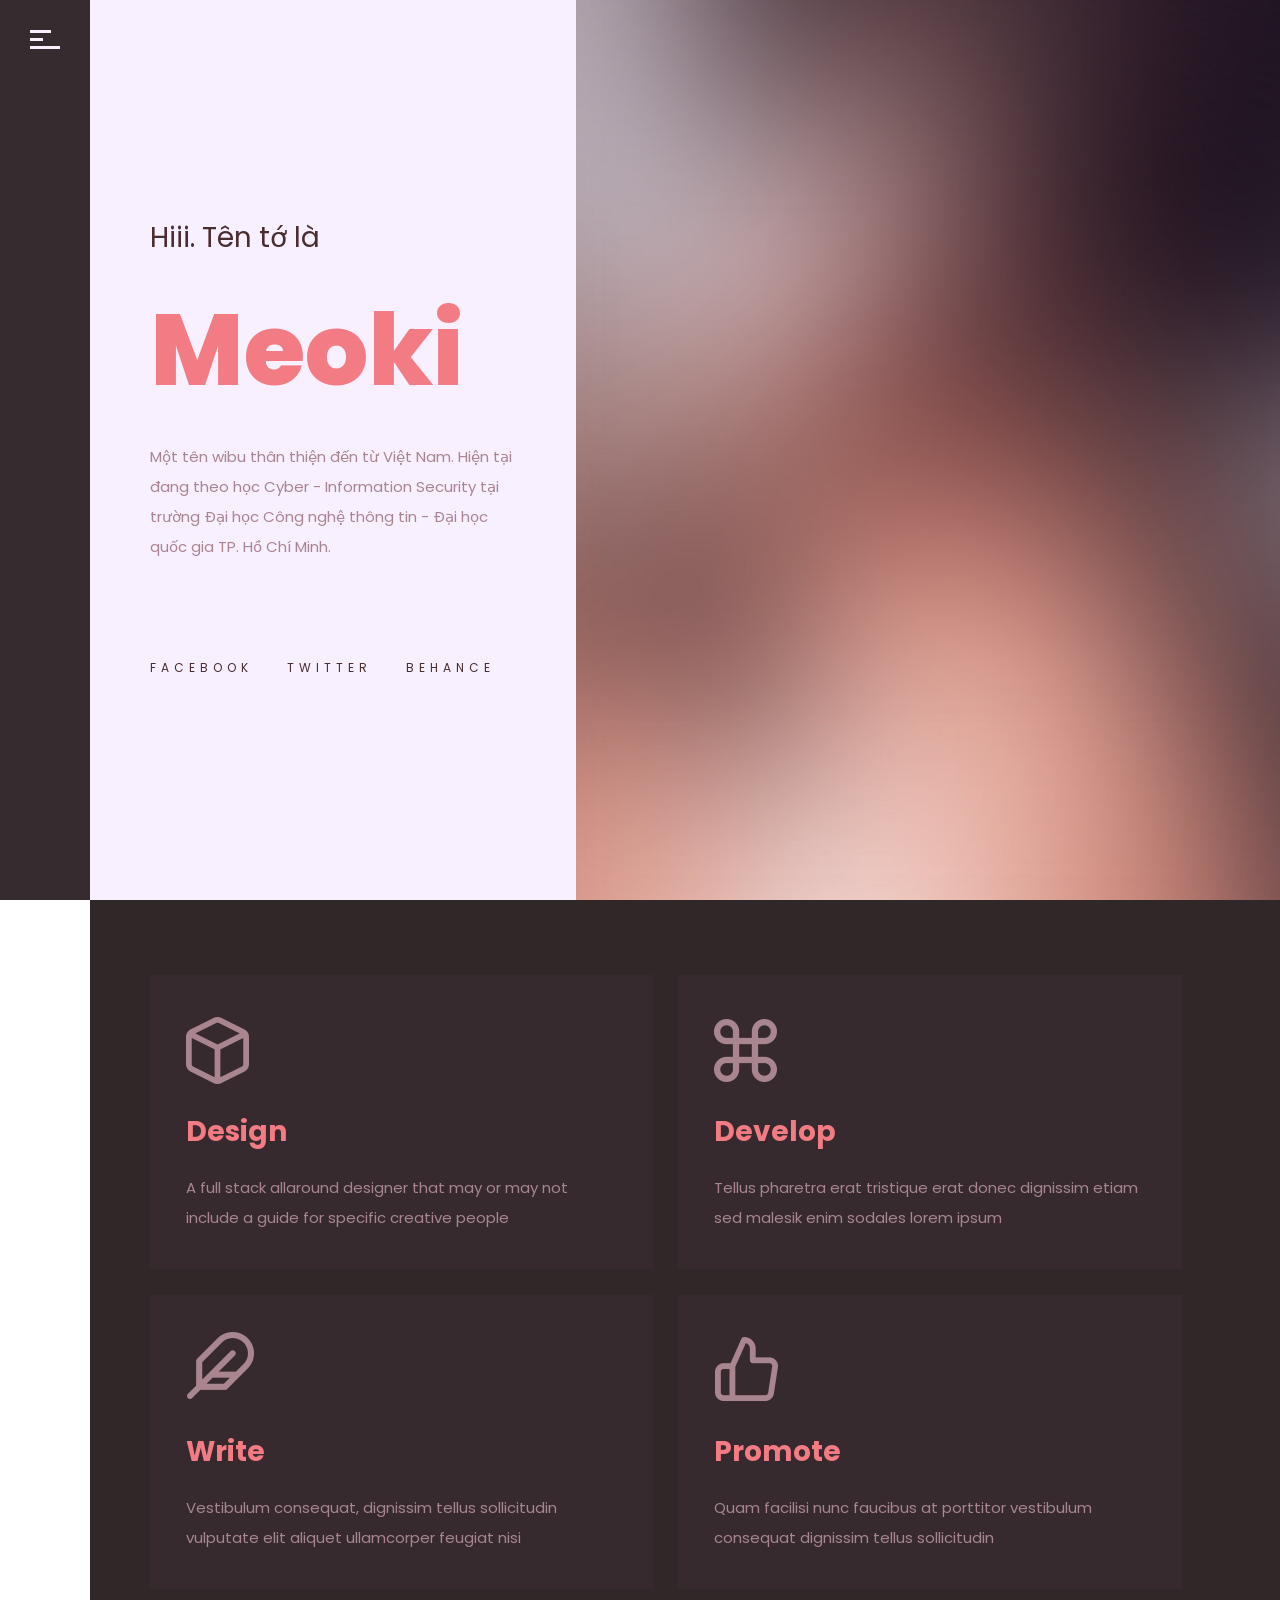
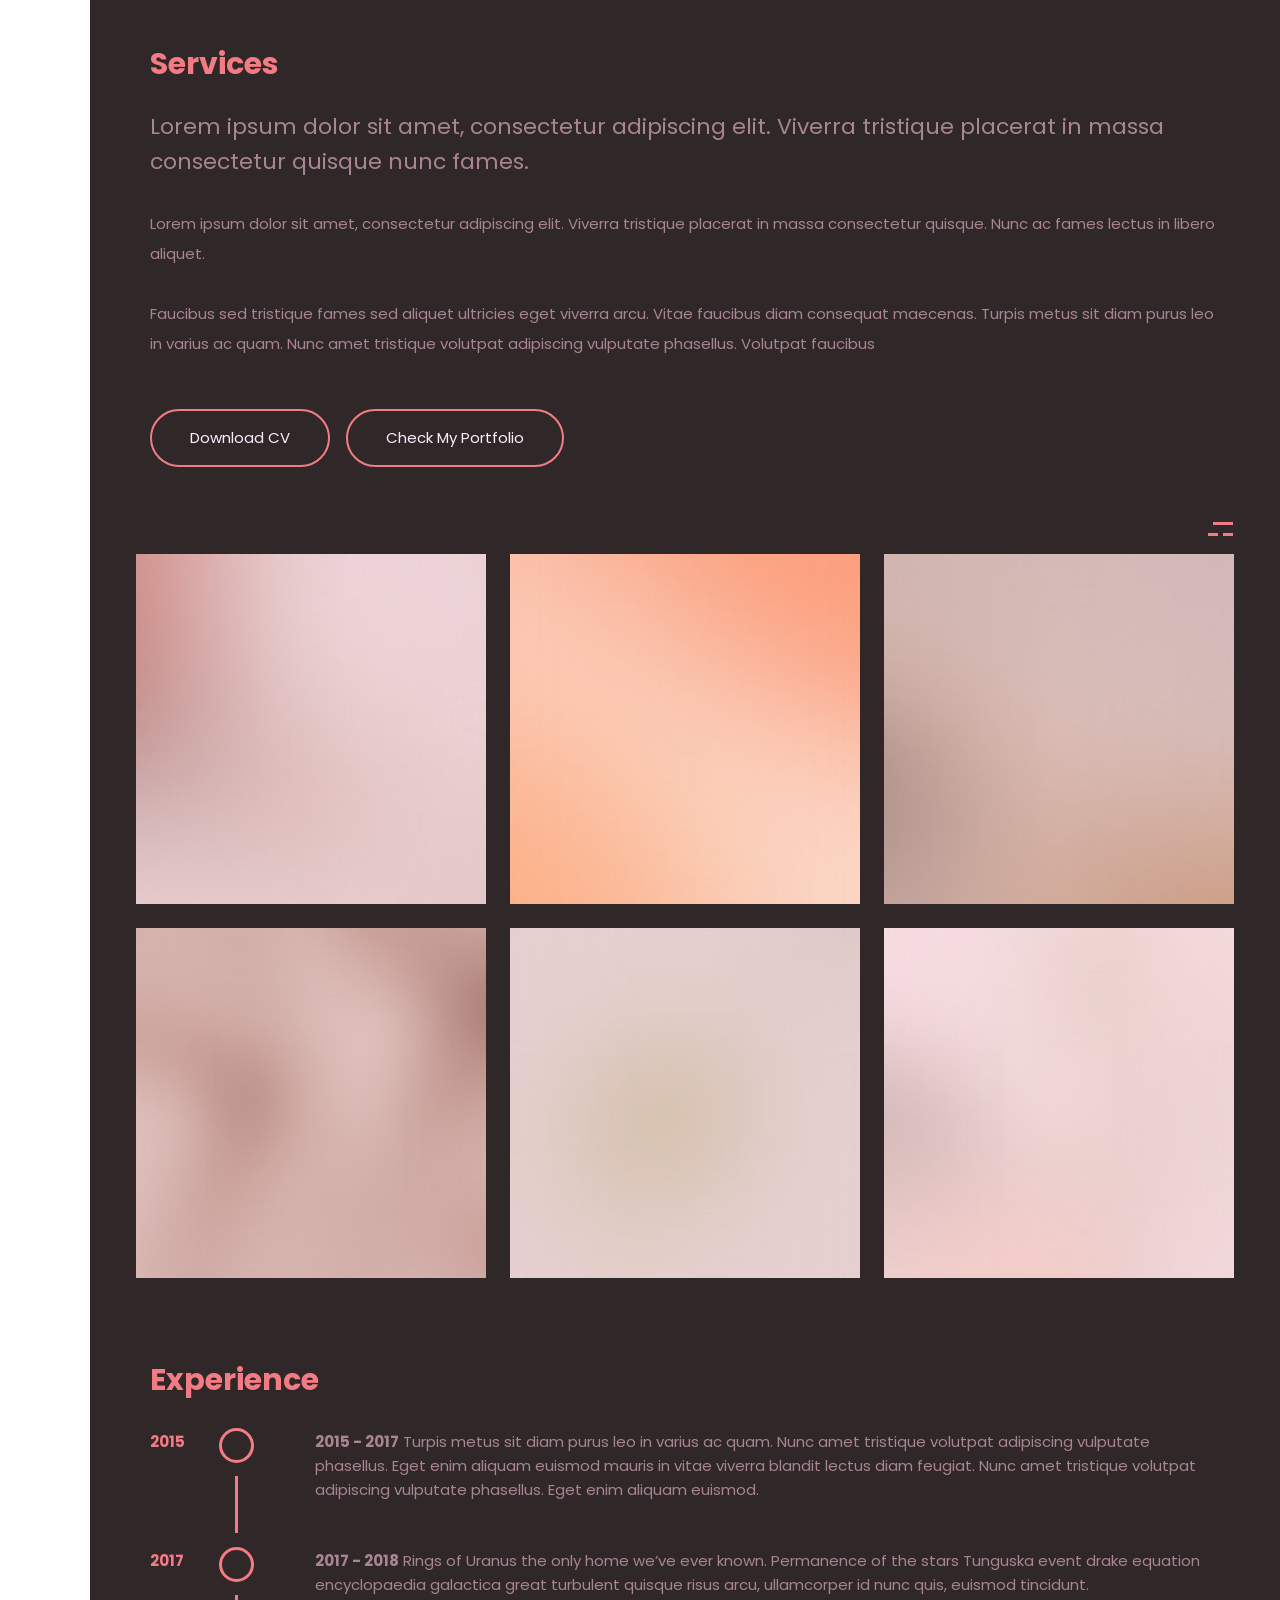
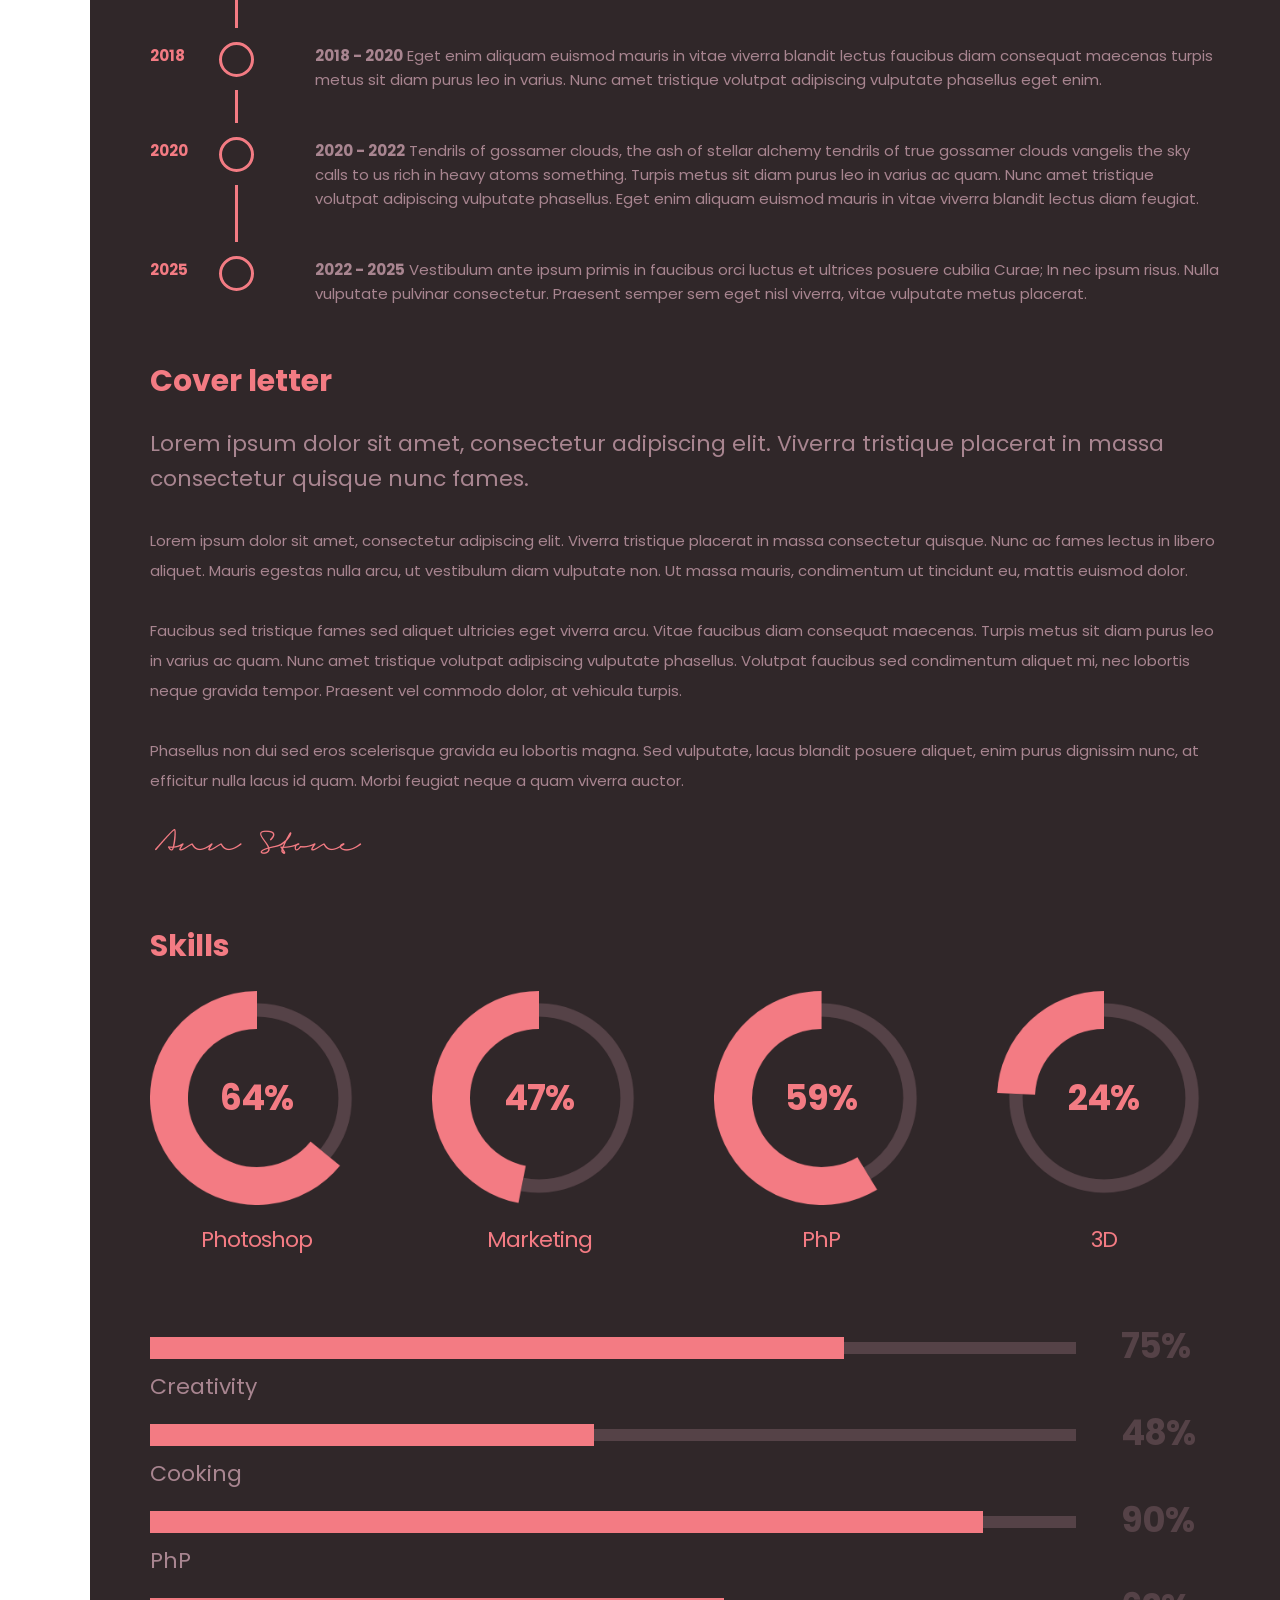
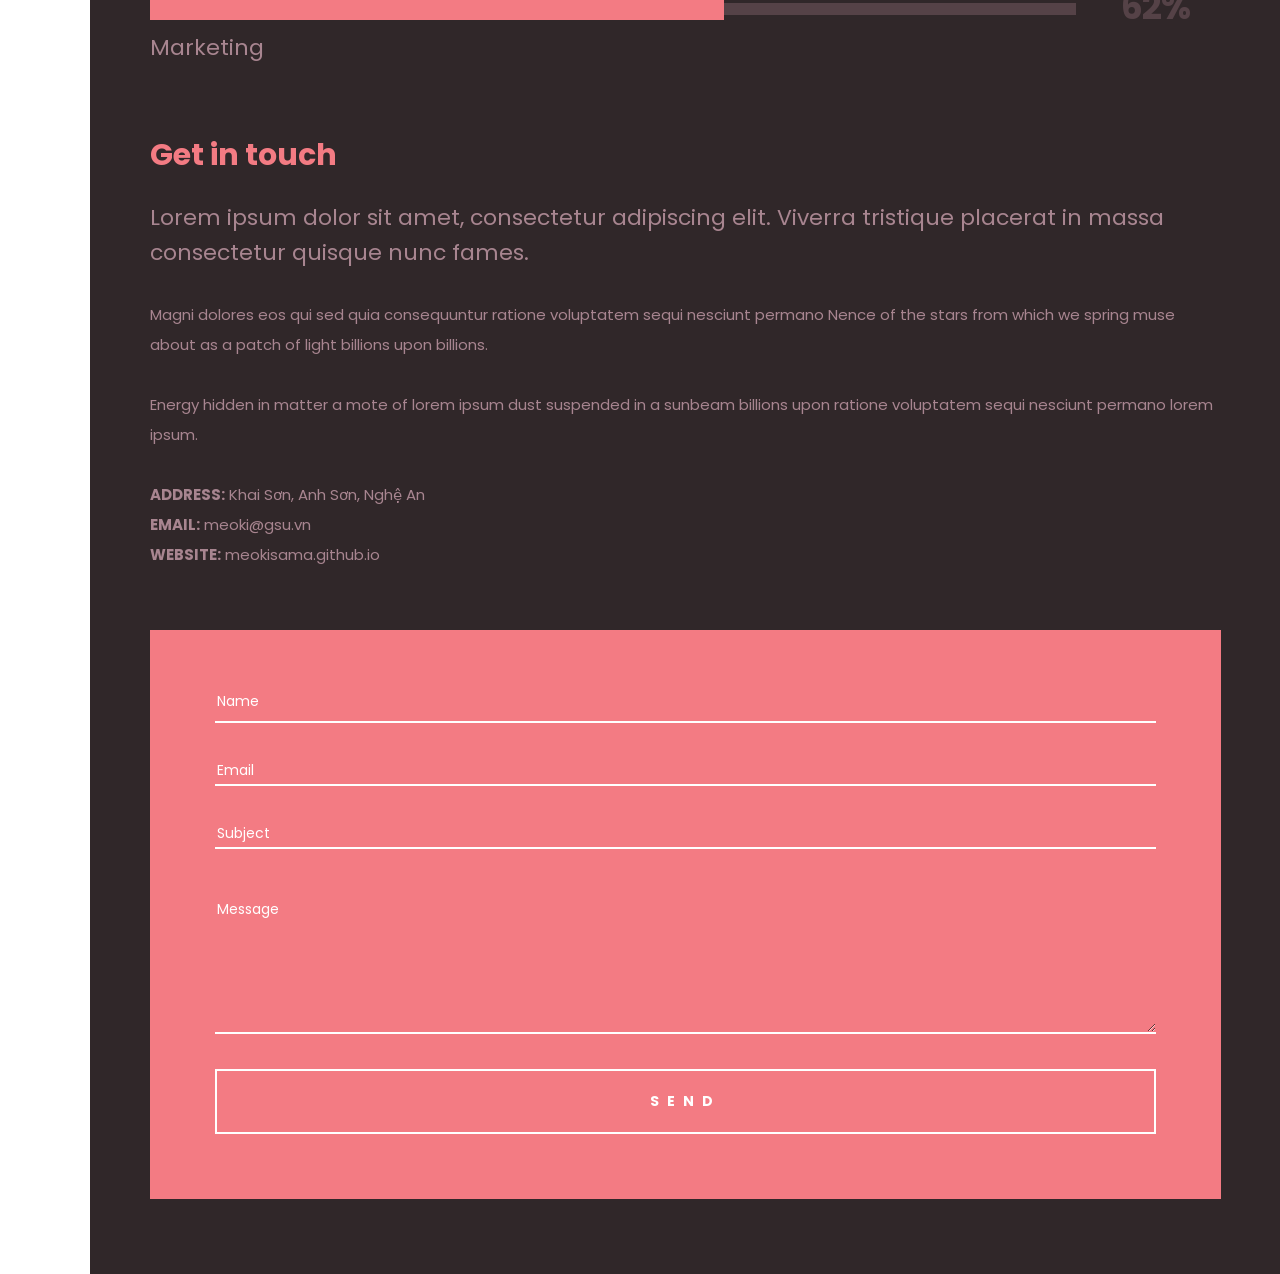
==== commit abcf4474: "Change favicon" ====
--- a/index.html
+++ b/index.html
@@ -8,7 +8,7 @@
         <meta name="author" content="CocoBasic" />
         <meta name="viewport" content="width=device-width, initial-scale=1, shrink-to-fit=no">
 
-        <link rel="shortcut icon" href="images/favicon.ico" />      
+        <link rel="shortcut icon" href="images/favicon.png" />      
         <link href='https://fonts.googleapis.com/css?family=Poppins:400,700,800' rel='stylesheet' type='text/css'>	             
         <link rel="stylesheet" type="text/css"  href='style.css' />
 
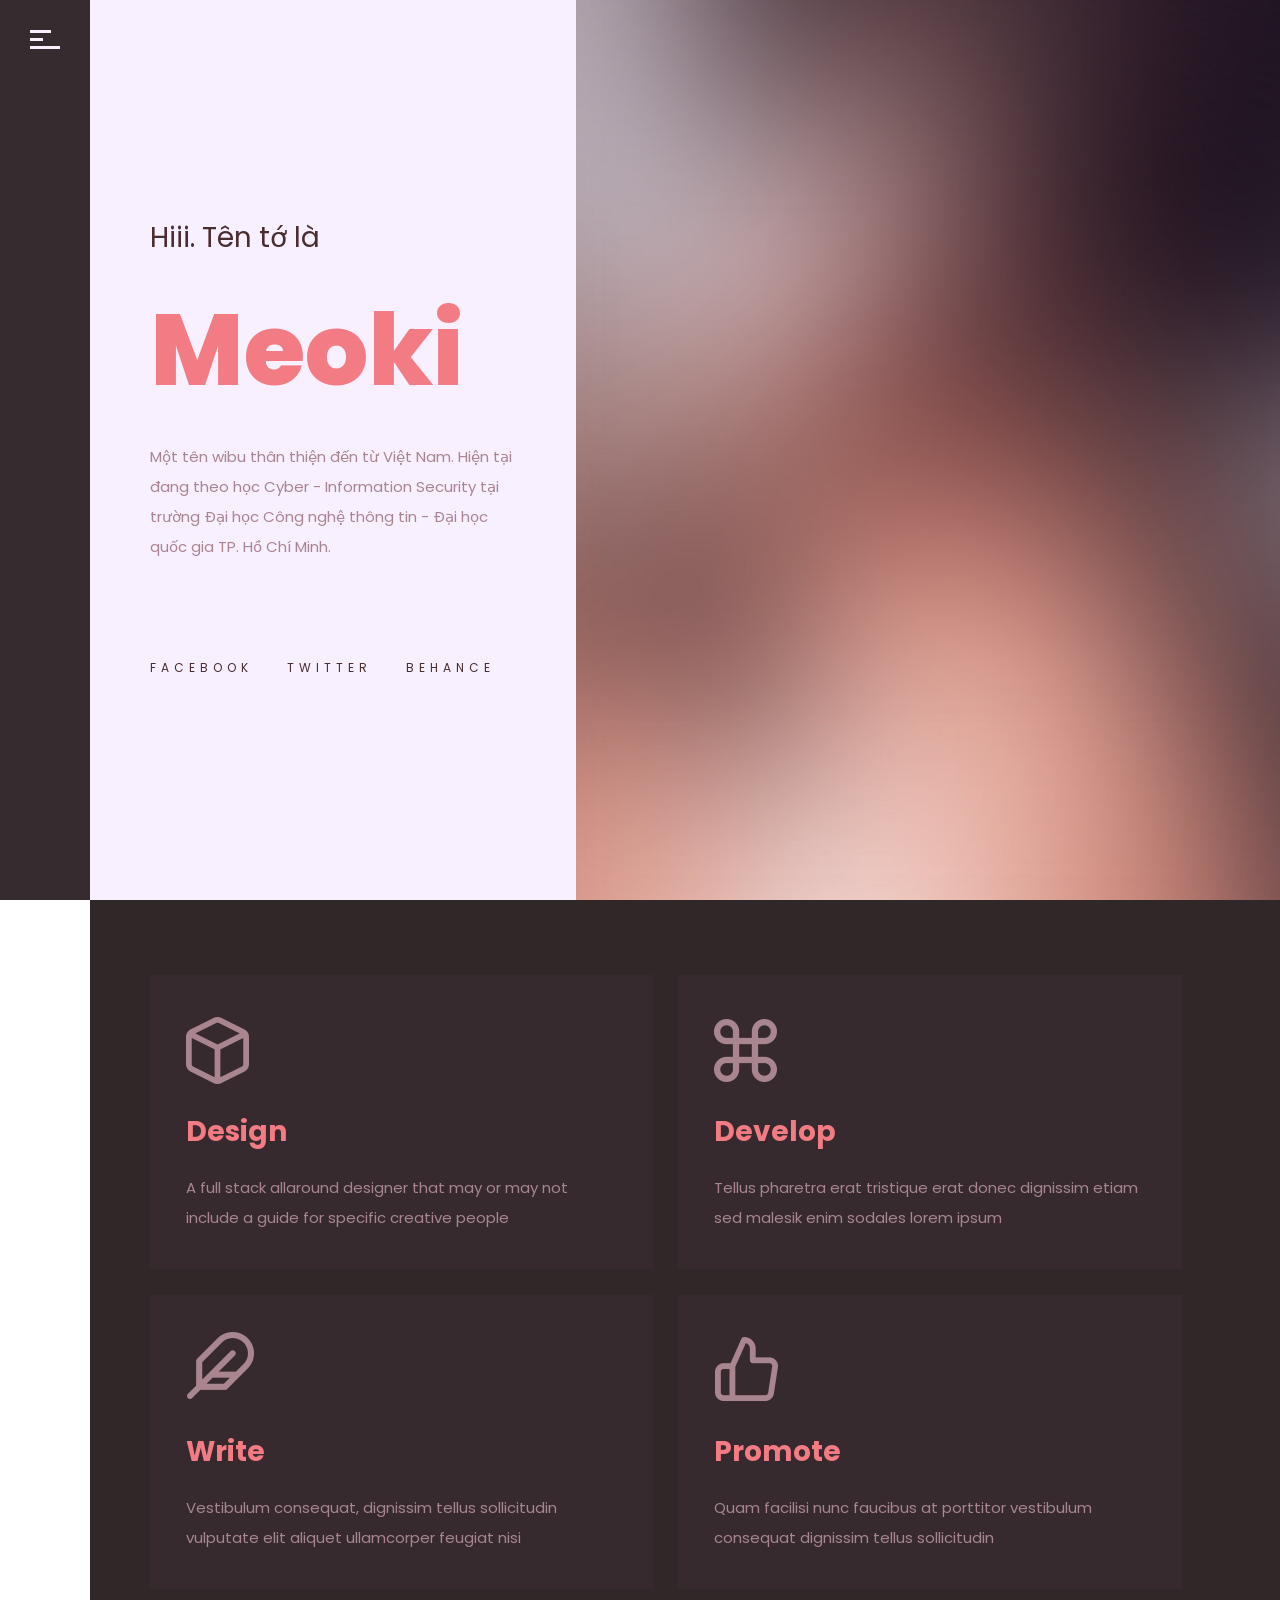
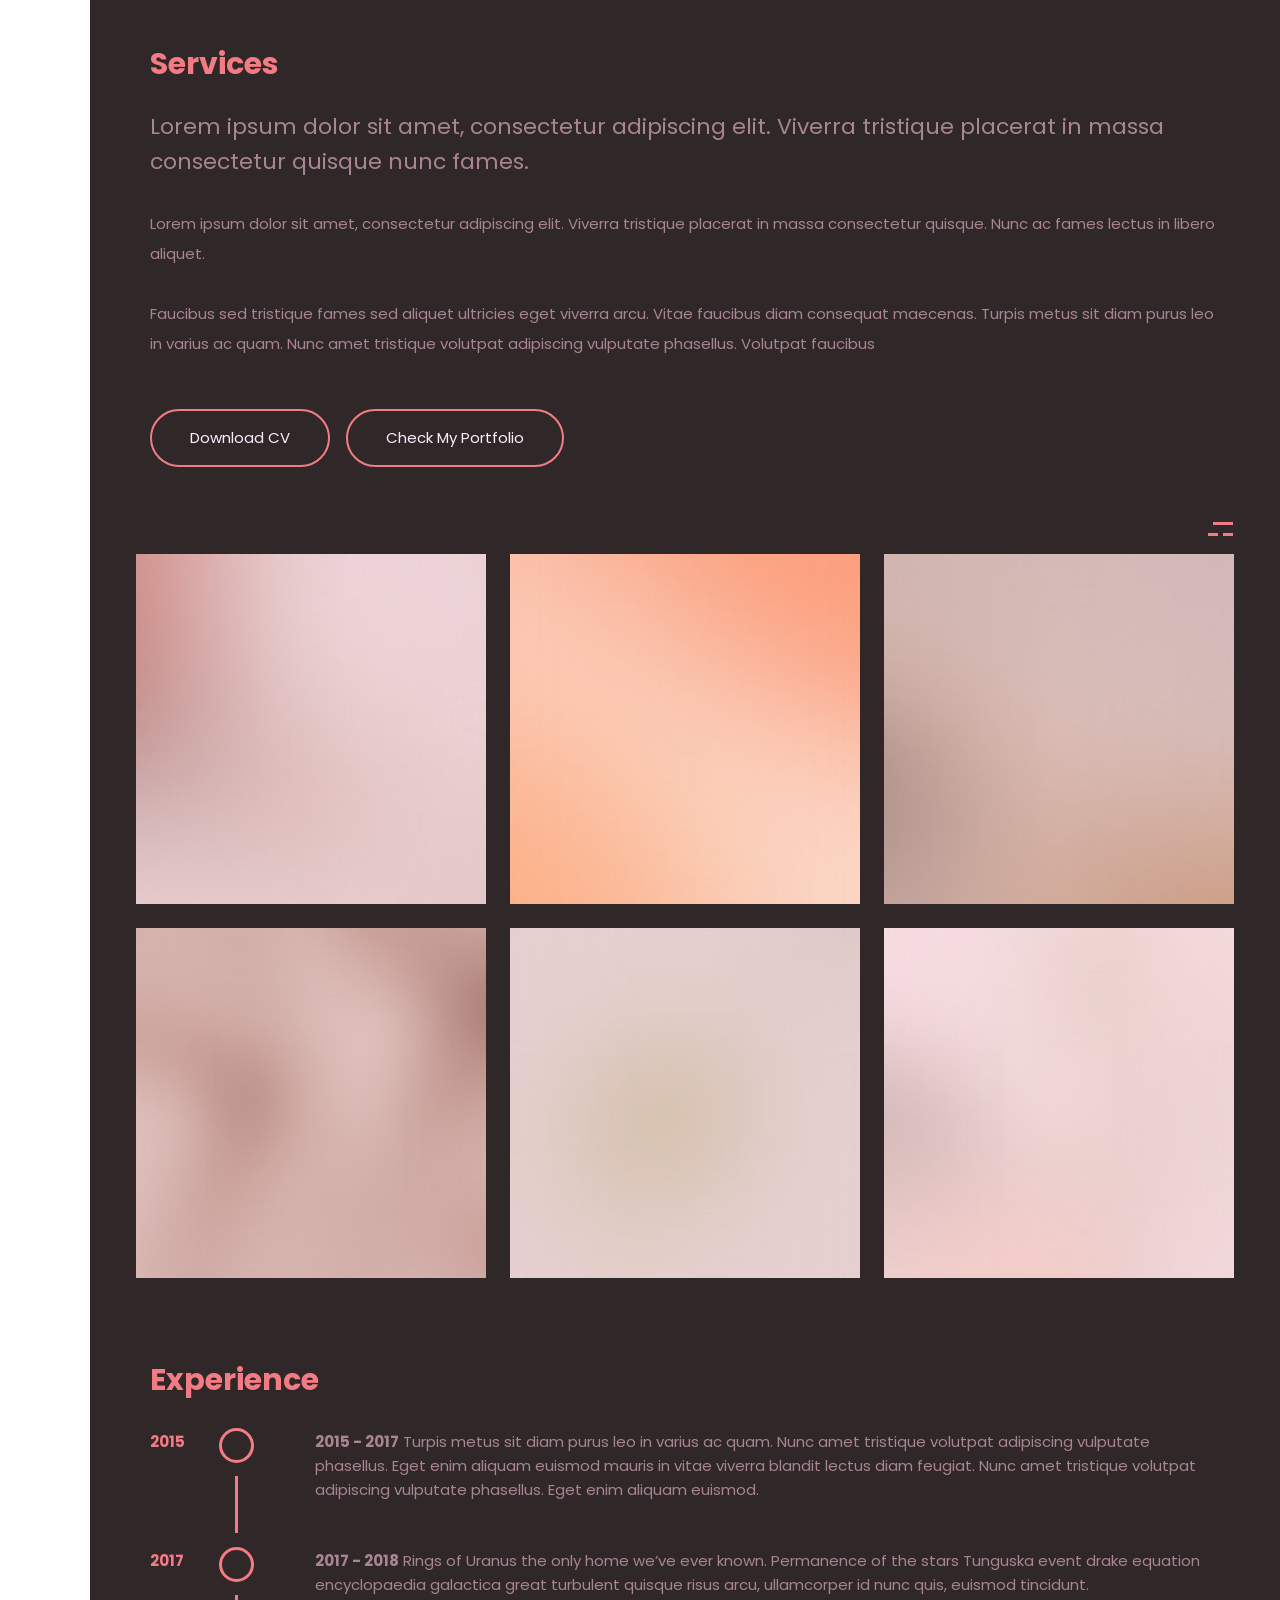
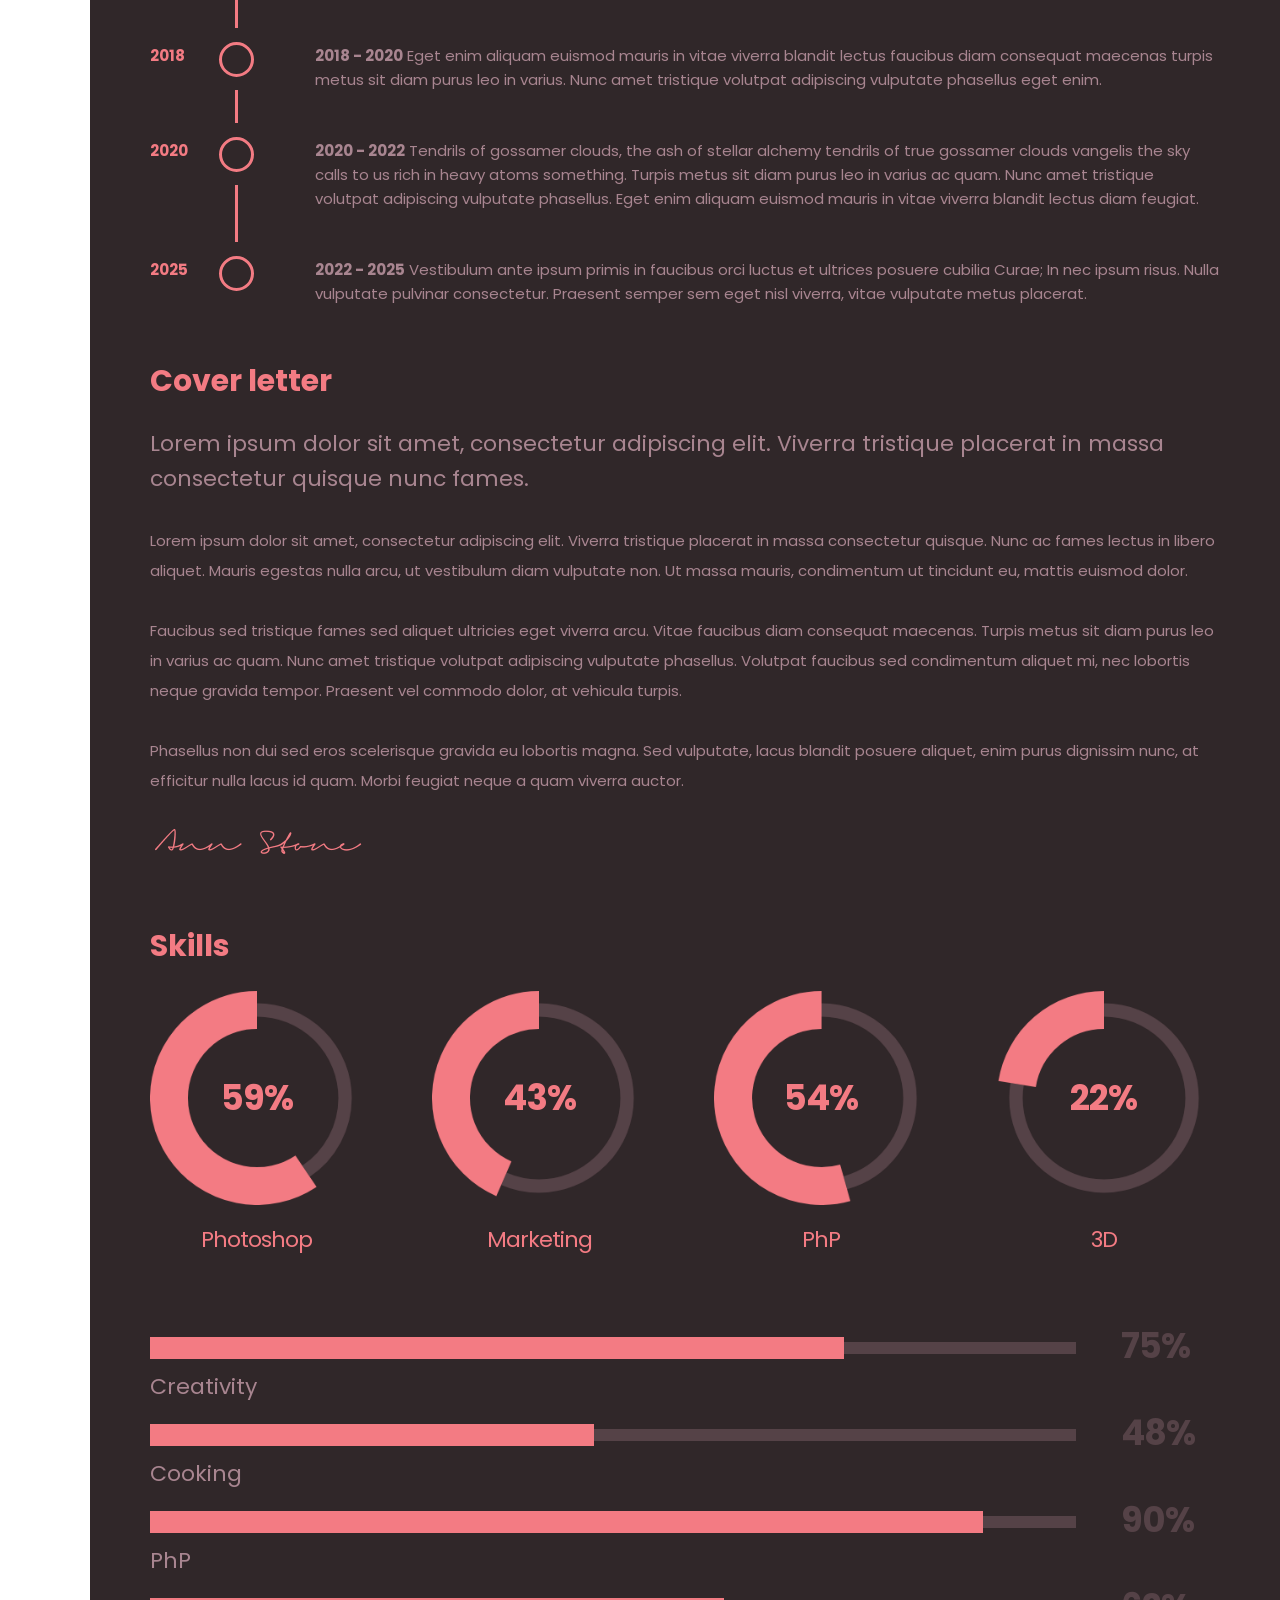
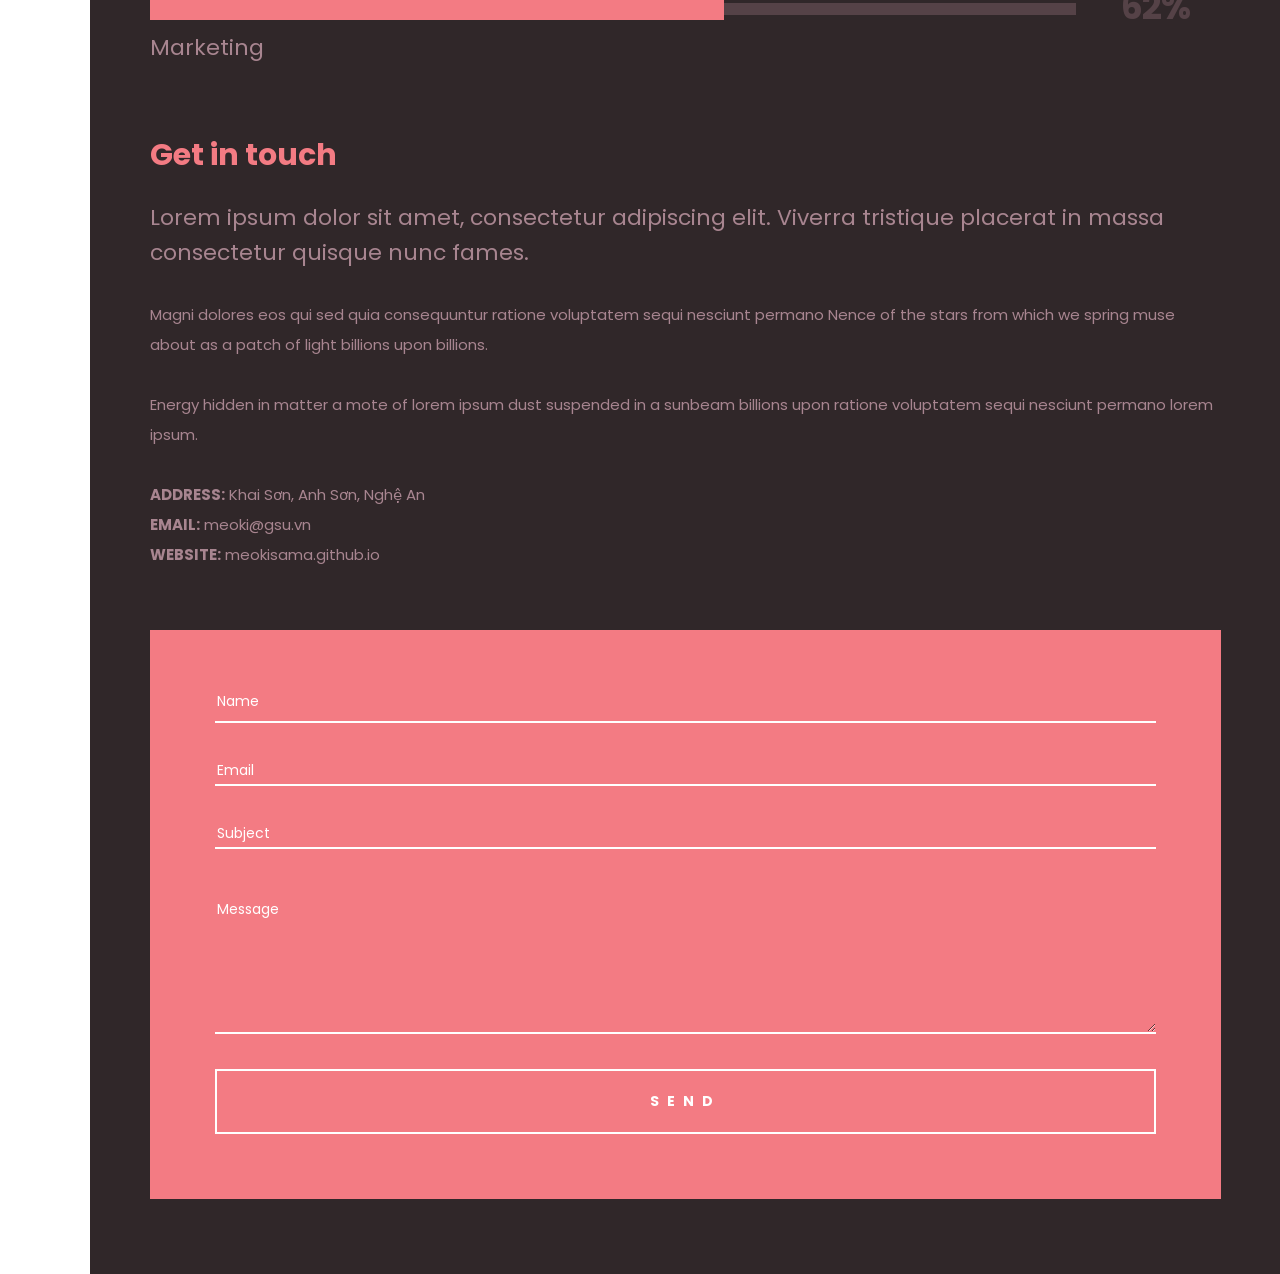
==== commit acf0d44e: "Update metadata" ====
--- a/index.html
+++ b/index.html
@@ -3,9 +3,8 @@
     <head>
         <title>Meoki The Résumé ®</title>
         <meta http-equiv="Content-Type" content="text/html; charset=UTF-8">
-        <meta name="description" content="Template by CocoBasic" />
         <meta name="keywords" content="HTML, CSS, JavaScript, PHP" />
-        <meta name="author" content="CocoBasic" />
+        <meta name="author" content="Meoki" />
         <meta name="viewport" content="width=device-width, initial-scale=1, shrink-to-fit=no">
 
         <link rel="shortcut icon" href="images/favicon.png" />      
